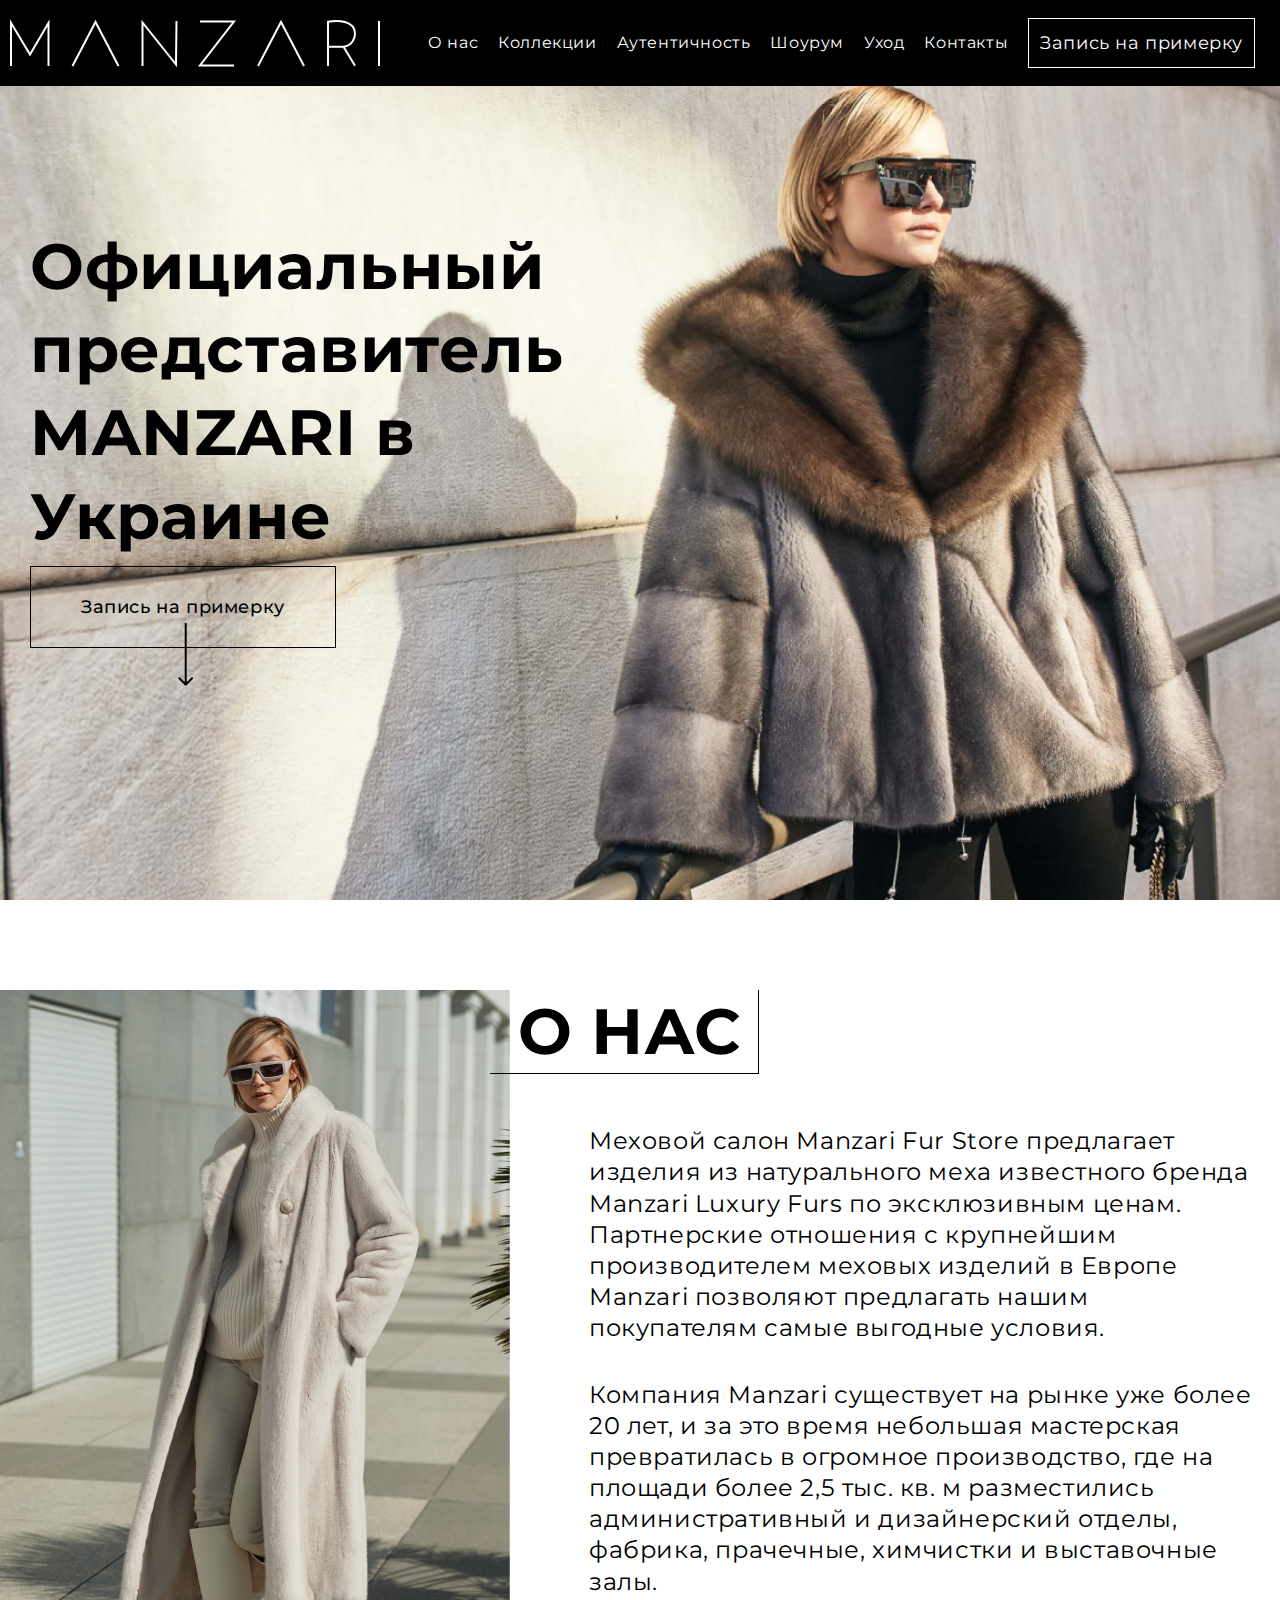
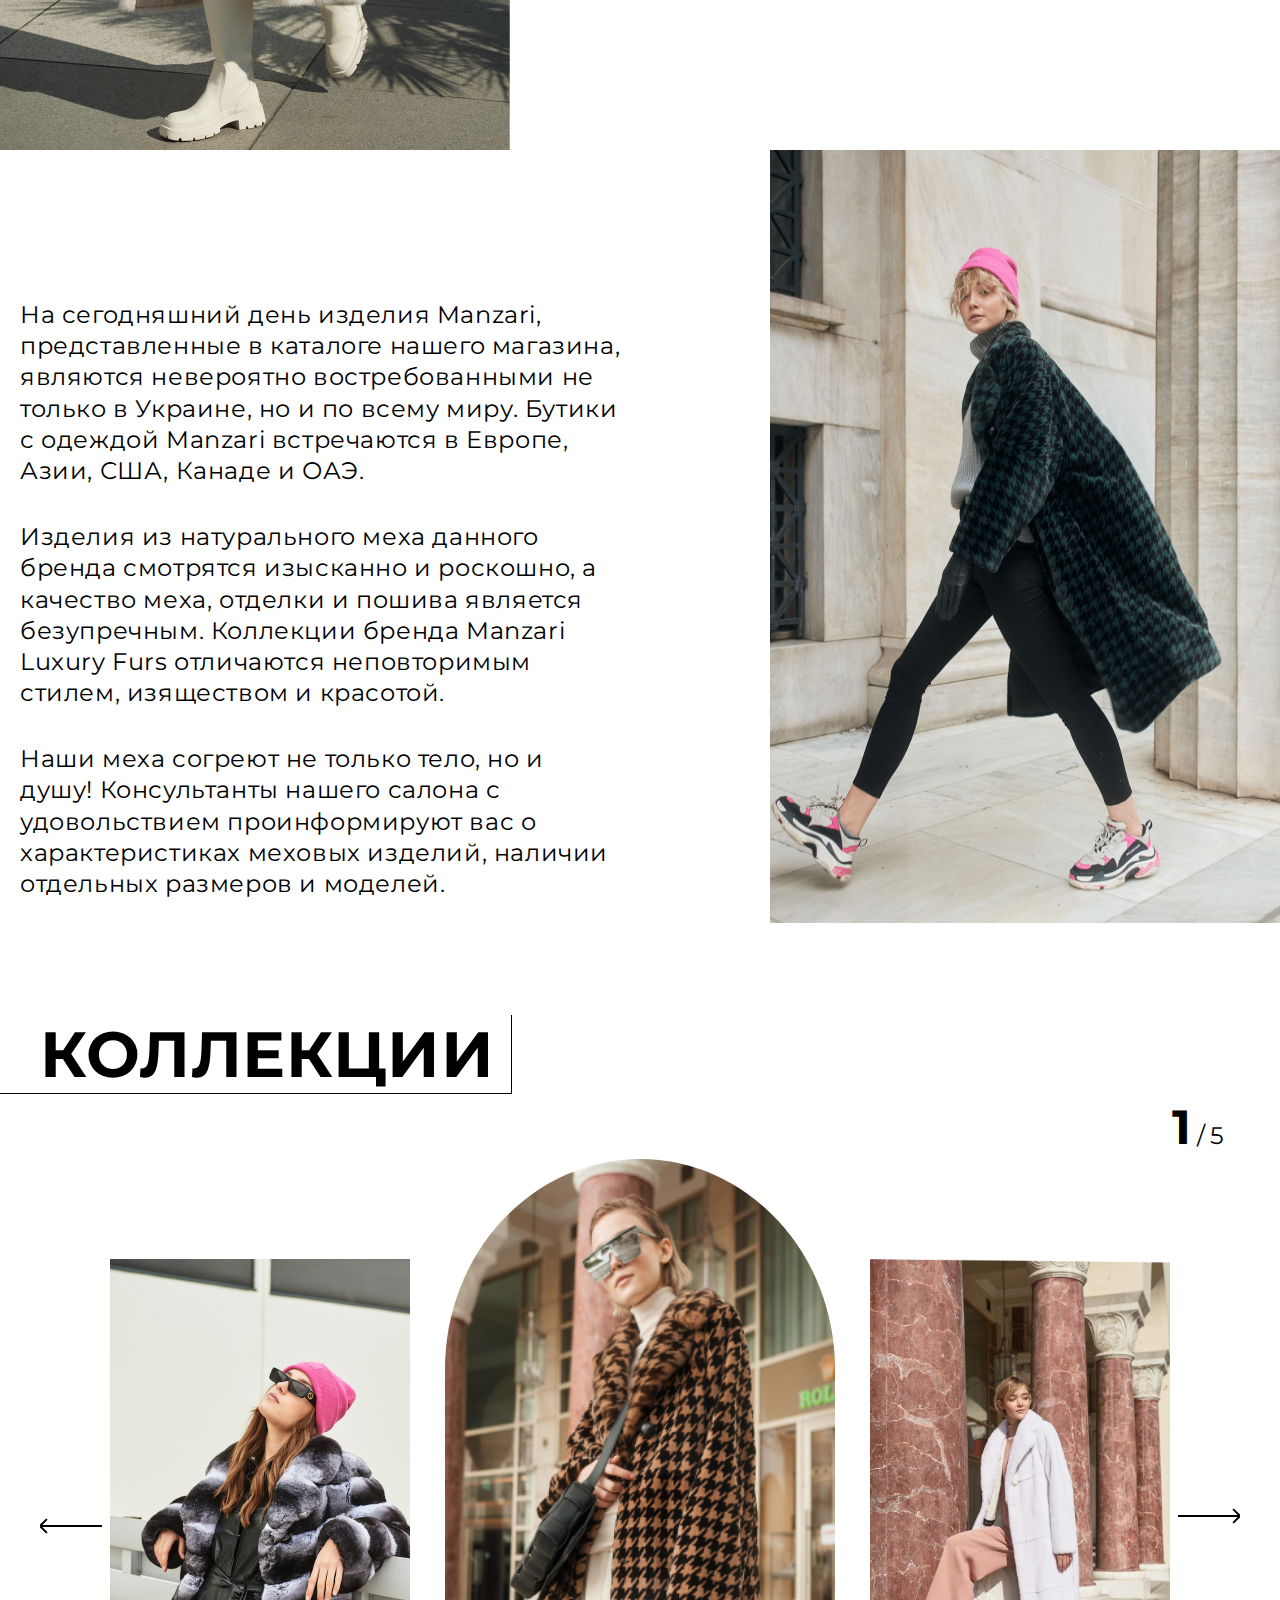
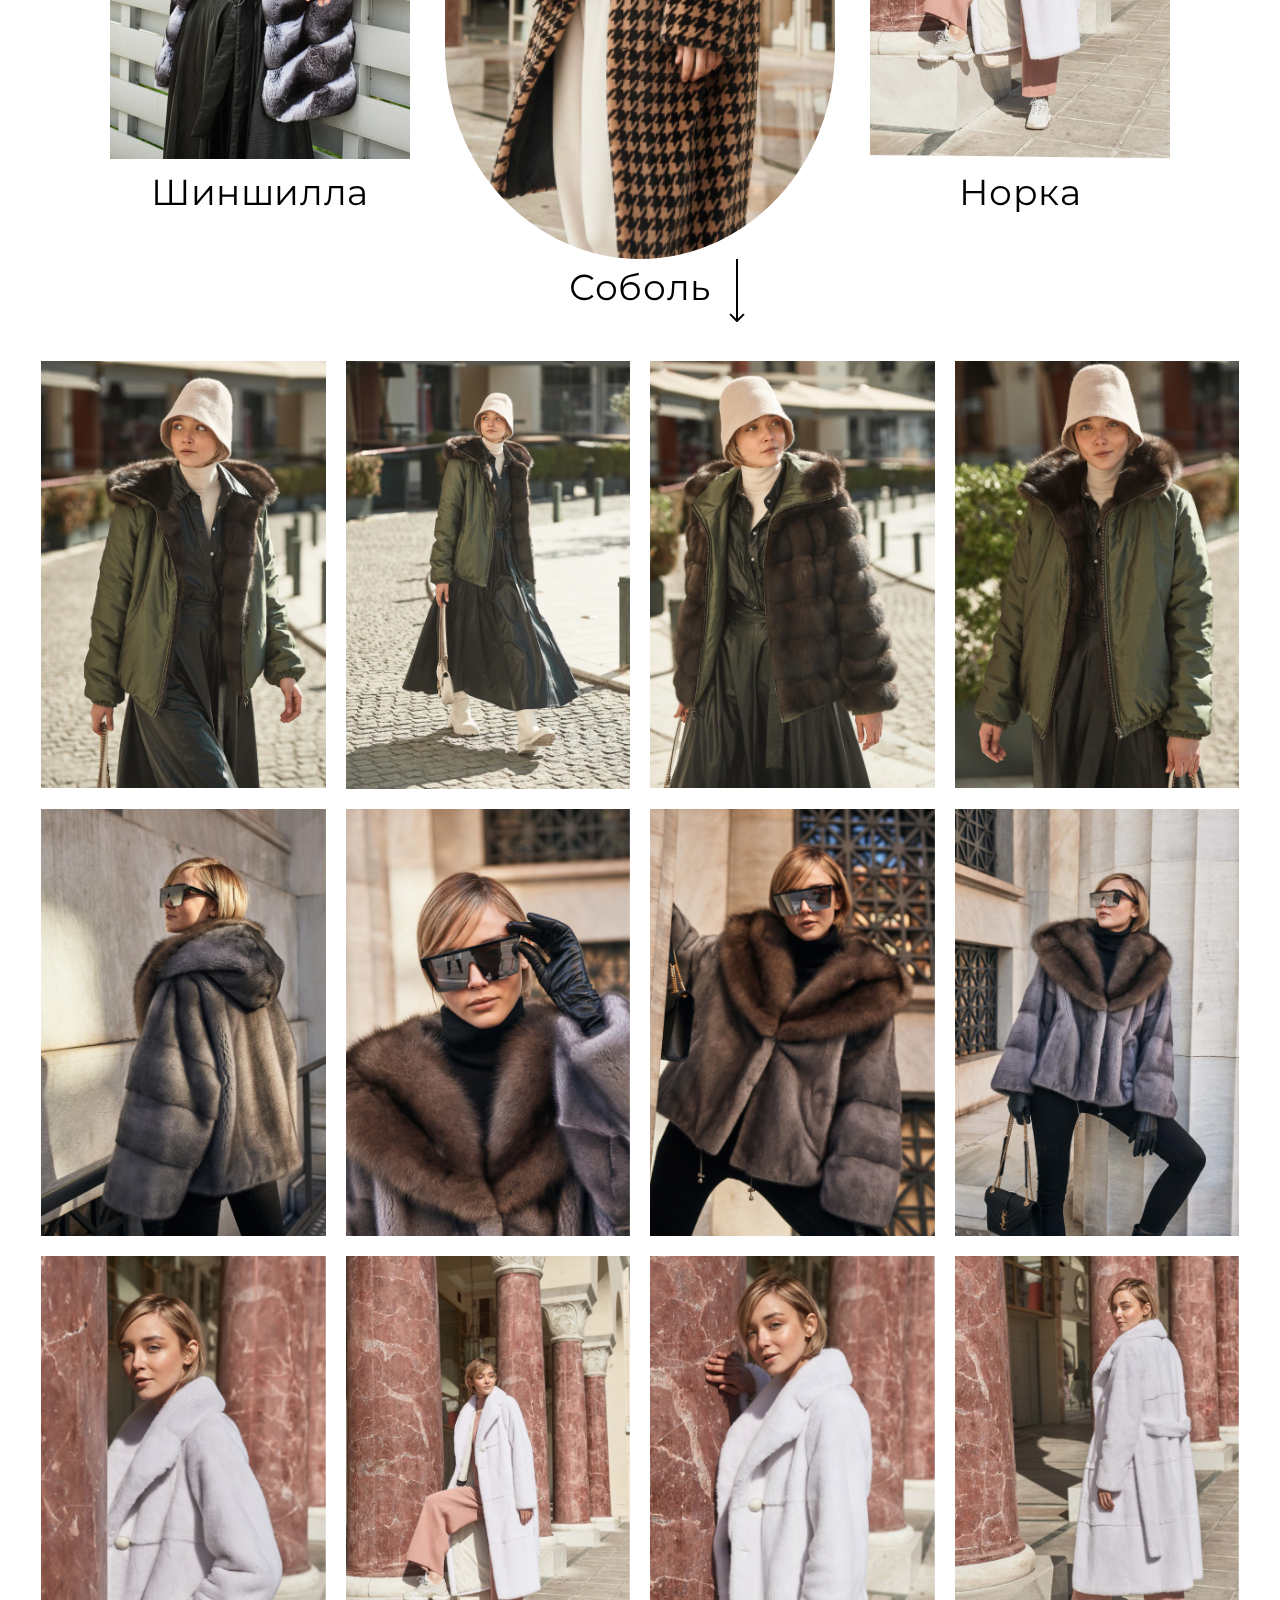
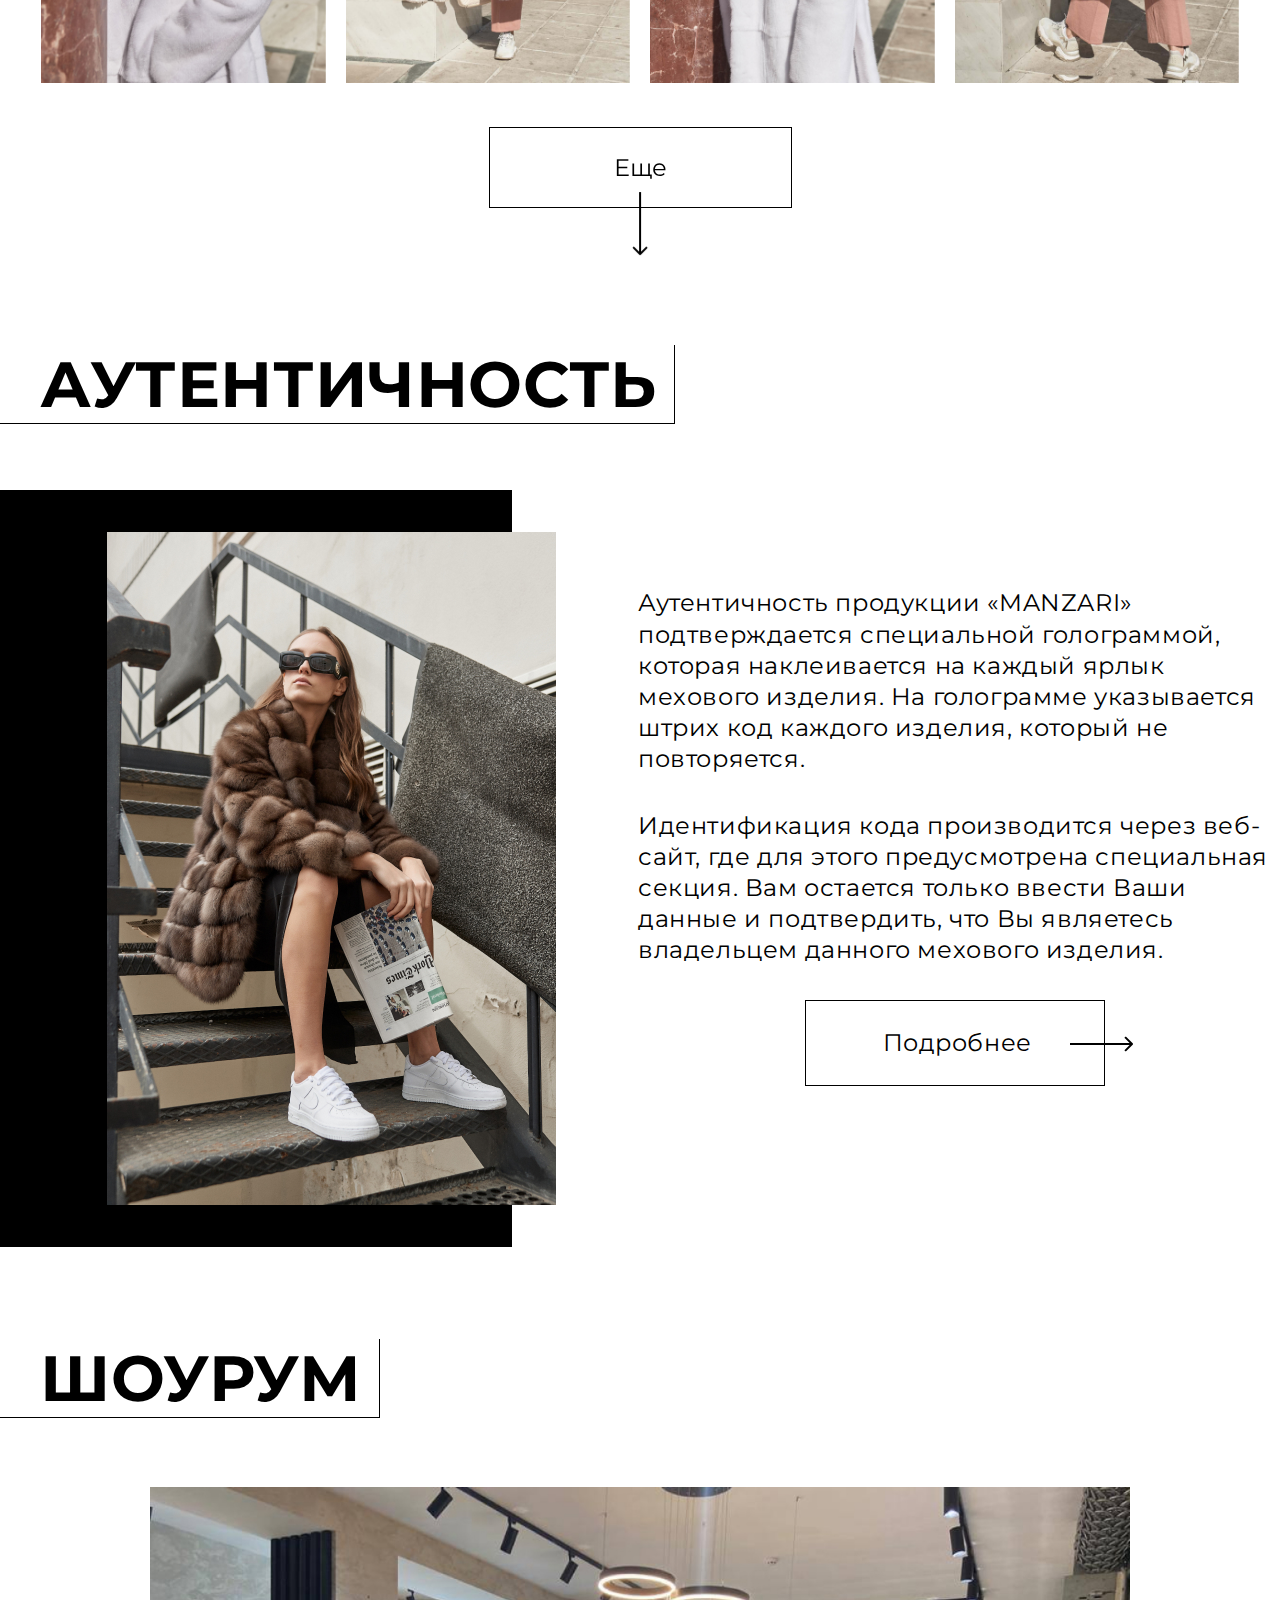
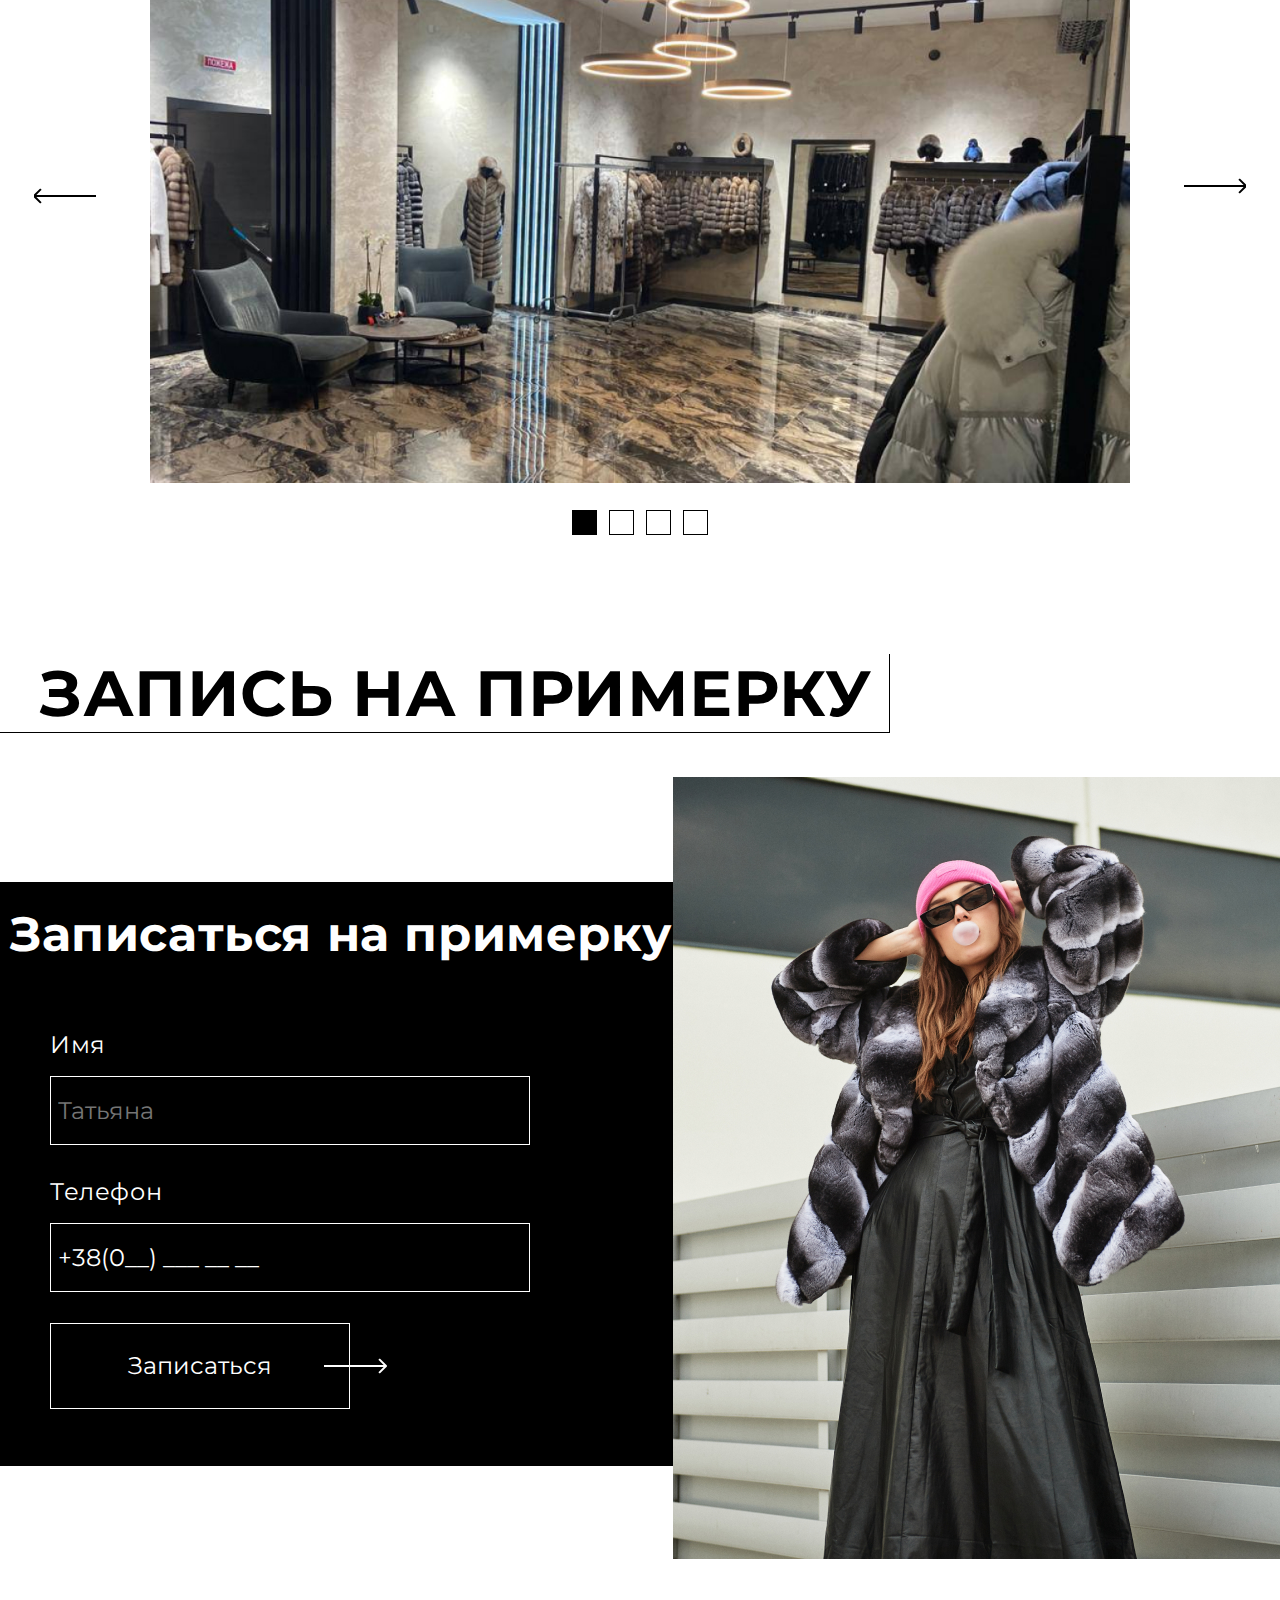
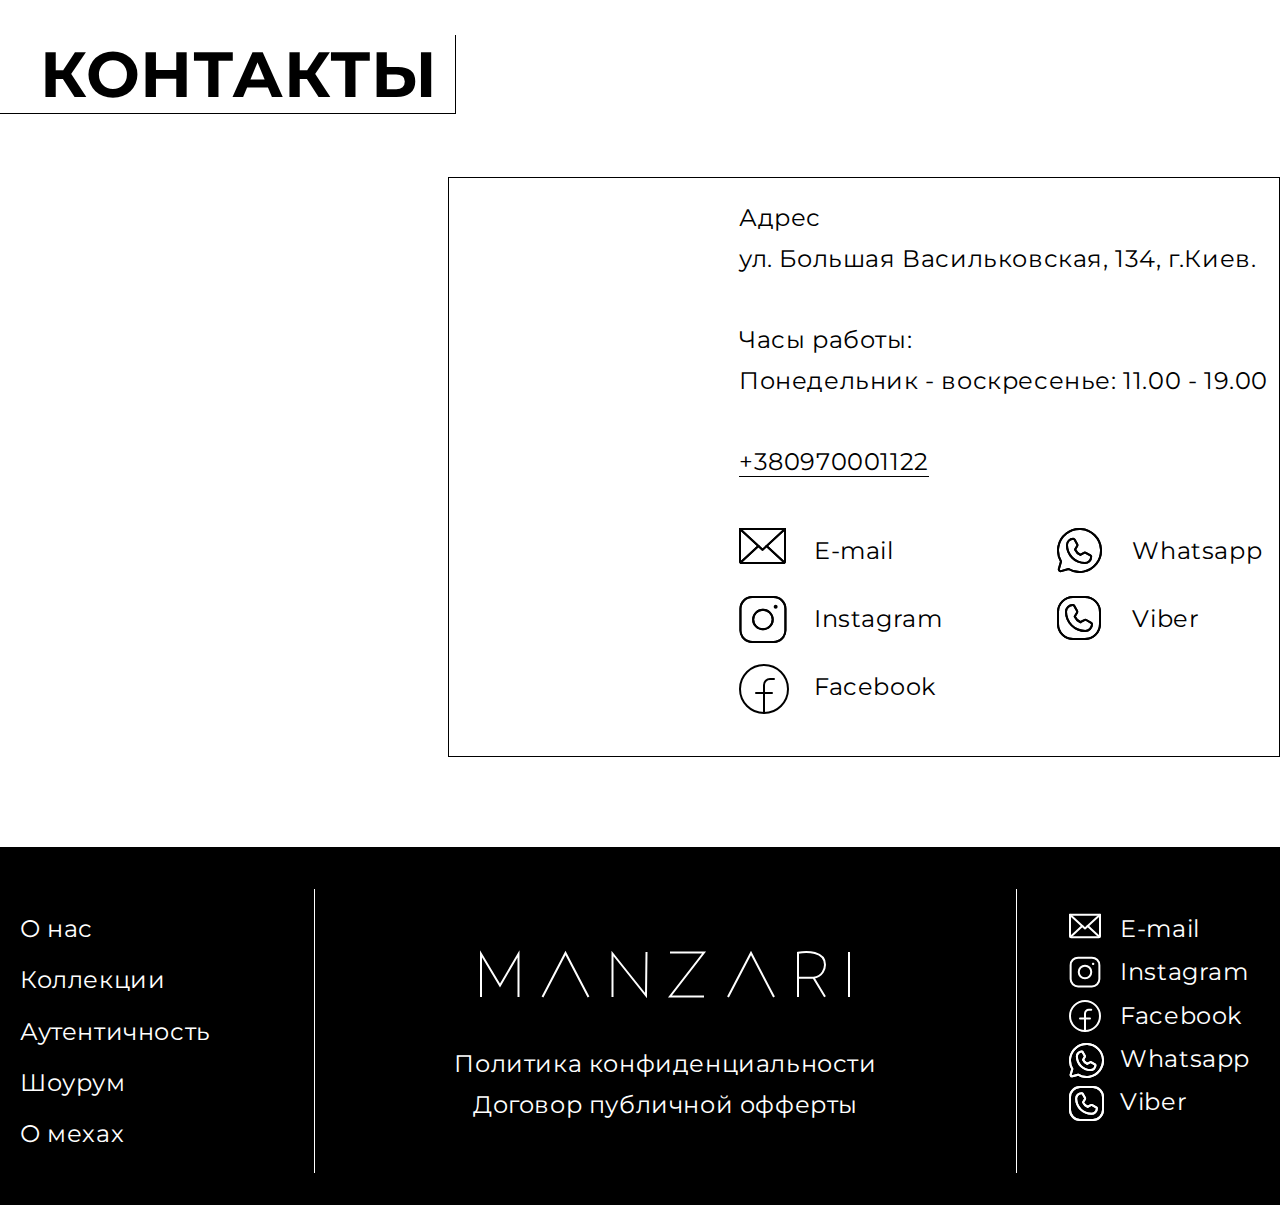
==== index.html @ a172ba01 "add repo" ====
<!DOCTYPE html>
<html lang="ru">

<head>
    <meta charset="UTF-8">
    <meta http-equiv="X-UA-Compatible" content="IE=edge">
    <meta name="viewport" content="width=device-width, initial-scale=1.0">
    <link rel="stylesheet" href="css/atolla-reset.css">
    <link href="https://fonts.googleapis.com/css2?family=Montserrat:wght@400;500;600;700&display=swap" rel="stylesheet">
    <link rel="stylesheet" href="css/slick.css">
    <link rel="stylesheet" href="css/burger-menu.css">
    <link rel="stylesheet" href="css/jquery.fancybox.css">
    <link rel="stylesheet" href="css/atolla__tabs.css">
    <link rel="stylesheet" href="css/at-modal.css">
    <link rel="stylesheet" href="css/style.css">
    <title>Стиль для каждой истории - Manzari</title>
</head>

<body>
    <header class="header">
        <div class="header__top">
            <div class="container">
                <nav class="header__nav">
                    <a href="#" class="header__logo"><img src="image/logo.svg" alt="Logo" class="logo header__logo"></a>
                    <nav class="at-menu">
                        <button class="at-menu__btn" aria-label="Open the menu">
                            <span class="at-menu__line"></span>
                        </button>
                        <ul class="at-menu__list">
                            <li class="at-menu__item">
                                <a href="#about" class="at-menu__link">О нас</a>
                            </li>
                            <li class="at-menu__item">
                                <a href="#slider-tabs" class="at-menu__link">Коллекции</a>
                            </li>
                            <li class="at-menu__item">
                                <a href="#auth" class="at-menu__link">Аутентичность</a>
                            </li>
                            <li class="at-menu__item">
                                <a href="#slider" class="at-menu__link">Шоурум</a>
                            </li>
                            <li class="at-menu__item">
                                <a href="about_fur.html" class="at-menu__link">Уход</a>
                            </li>
                            <li class="at-menu__item">
                                <a href="#contacts" class="at-menu__link">Контакты</a>
                            </li>
                            <li class="at-menu__item">
                                <a href="#forms" class="at-menu__item--btn">Запись на примерку</a>
                            </li>
                        </ul>
                        <div class="at-menu__lists">
                            <ul class="at-menu__lista">
                                <li class="at-menu__item">
                                    <a href="#about" class="at-menu__link">О нас</a>
                                </li>
                                <li class="at-menu__item">
                                    <a href="#slider-tabs" class="at-menu__link">Коллекции</a>
                                </li>
                                <li class="at-menu__item">
                                    <a href="#auth" class="at-menu__link">Аутентичность</a>
                                </li>
                                <li class="at-menu__item">
                                    <a href="#slider" class="at-menu__link">Шоурум</a>
                                </li>
                                <li class="at-menu__item">
                                    <a href="about_fur.html" class="at-menu__link">Уход</a>
                                </li>
                                <li class="at-menu__item">
                                    <a href="#contacts" class="at-menu__link">Контакты</a>
                                </li>
                            </ul>
                            <ul class="at-menu__socials">
                                <li class="at-menu__social">
                                    <a href="mailto:Manzari.ukraine@gmail.com"
                                        class="at-menu__links at-menu__links--email">E-mail</a>
                                </li>
                                <li class="at-menu__social">
                                    <a href="https://instagram.com/manzari_ukraine?utm_medium=copy_link"
                                        class="at-menu__links at-menu__links--inst">Instagram</a>
                                </li>
                                <li class="at-menu__social">
                                    <a href="https://www.facebook.com/manzariukraine/?hc_ref=ARTyWTCVGSXO92rwTOxkCJr2oZRCIk1Tc1B2ziN8B4W-HKihUAPGyIzvVvP8hAKJzhA&fref=nf"
                                        class="at-menu__links at-menu__links--fb">Facebook</a>
                                </li>
                                <li class="at-menu__social">
                                    <a href="whatsapp://send?phone=+380993712772"
                                        class="at-menu__links at-menu__links--wap">Whatsapp</a>
                                </li>
                                <li class="at-menu__social">
                                    <a href="viber://chat?number=%2B380993712772"
                                        class="at-menu__links at-menu__links--viber">Viber</a>
                                </li>
                            </ul>
                        </div>
                    </nav>
                </nav>
            </div>
        </div>
        <div class="header__bottom" style="background-image: url(image/header__bg.jpg);">
            <div class="container">
                <div class="header__logos">
                    <h1 class="logo__title">Официальный представитель
                        MANZARI в Украине</h1>
                    <a href="#forms" class="btn header__bottom-link">Запись на примерку</a>
                </div>
            </div>
        </div>
        <div class="container">
            <div class="header__bottom-res">
                <h1 class="logo__title">Официальный представитель
                    MANZARI <br> в Украине</h1>
                <a href="#forms" class="btn header__bottom-link">Запись на примерку</a>
            </div>
        </div>
    </header>
    <main>
        <section class="about">
            <div class="container">
                <div class="about__list">
                    <img src="image/about__1.jpg" alt="about first img">
                    <div class="about__text" id="about">
                        <h2 class="title about__title">О нас</h2>
                        <ul class="about__items about__items--first">
                            <li class="about__item">
                                <p>
                                    Меховой салон Manzari Fur Store предлагает изделия из натурального меха известного
                                    бренда Manzari Luxury
                                    Furs по эксклюзивным ценам. Партнерские отношения с крупнейшим производителем
                                    меховых изделий в Европе
                                    Manzari позволяют предлагать нашим покупателям самые выгодные условия.
                                </p>
                            </li>
                            <li class="about__item">
                                <p>
                                    Компания Manzari существует на рынке уже более 20 лет, и за это время небольшая
                                    мастерская превратилась в
                                    огромное производство, где на площади более 2,5 тыс. кв. м разместились
                                    административный и дизайнерский
                                    отделы, фабрика, прачечные, химчистки и выставочные залы.
                                </p>
                            </li>
                        </ul>
                    </div>
                </div>
                <div class="about__list">
                    <ul class="about__items about__items--last">
                        <li class="about__item">
                            <p>
                                На сегодняшний день изделия Manzari, представленные в каталоге нашего магазина, являются
                                невероятно
                                востребованными не только в Украине, но и по всему миру. Бутики с одеждой Manzari
                                встречаются в Европе,
                                Азии, США, Канаде и ОАЭ.
                            </p>
                        </li>
                        <li class="about__item">
                            <p>
                                Изделия из натурального меха данного бренда смотрятся изысканно и роскошно, а качество
                                меха, отделки и
                                пошива является безупречным. Коллекции бренда Manzari Luxury Furs отличаются
                                неповторимым стилем, изяществом
                                и красотой.
                            </p>
                        </li>
                        <li class="about__item">
                            <p>
                                Наши меха согреют не только тело, но и душу! Консультанты нашего салона с удовольствием
                                проинформируют вас о
                                характеристиках меховых изделий, наличии отдельных размеров и моделей.
                            </p>
                        </li>
                    </ul>
                    <img class="about__items--last-img" src="image/about__2.jpg" alt="about first img">
                </div>
            </div>
        </section>
        <section class="slider-tabs" id="slider-tabs">
            <h2 class="title slider__title">Коллекции</h2>
            <div class="containers">
                <div class="pagingInfo">
                    <span class="pagingCurrent"></span>
                    <span class="separator">/</span>
                    <span class="pagingAll"></span>
                </div>
                <div class="slider__nav">
                    <div class="slider-slide">
                        <img class="slider__imgs" src="image/slider/slider__item1.jpg" alt="slider item">
                        <span class="slider__text">Соболь</span>
                    </div>
                    <div class="slider-slide">
                        <img class="slider__imgs" src="image/slider/slider__item2.jpg" alt="slider item">
                        <span class="slider__text">Норка</span>
                    </div>
                    <div class="slider-slide">
                        <img class="slider__imgs" src="image/slider/slider__item3.jpg" alt="slider item">
                        <span class="slider__text">Шиншилла</span>
                    </div>
                    <div class="slider-slide">
                        <img class="slider__imgs" src="image/slider/slider__item2.jpg" alt="slider item">
                        <span class="slider__text">Норка</span>
                    </div>
                    <div class="slider-slide">
                        <img class="slider__imgs" src="image/slider/slider__item3.jpg" alt="slider item">
                        <span class="slider__text">Шиншилла</span>
                    </div>
                </div>
                <div class="slider__tabs">
                    <div class="slider-slide">
                        <ul class="swiper__slide-items">
                            <li class="swiper__slide-item">
                                <img src="image/tabs/tabs__item1--1.jpg" alt="" class="swiper-img">
                                <a href="image/tabs/tabs__item1--1.jpg" class="swiper__img" data-fancybox="gallery"></a>
                            </li>
                            <li class="swiper__slide-item">
                                <img src="image/tabs/tabs__item1--2.jpg" alt="" class="swiper-img">
                                <a href="image/tabs/tabs__item1--2.jpg" class="swiper__img" data-fancybox="gallery"></a>
                            </li>
                            <li class="swiper__slide-item">
                                <img src="image/tabs/tabs__item1--3.jpg" alt="" class="swiper-img">
                                <a href="image/tabs/tabs__item1--3.jpg" class="swiper__img" data-fancybox="gallery"></a>
                            </li>
                            <li class="swiper__slide-item">
                                <img src="image/tabs/tabs__item1--4.jpg" alt="" class="swiper-img">
                                <a href="image/tabs/tabs__item1--4.jpg" class="swiper__img" data-fancybox="gallery"></a>
                            </li>
                            <li class="swiper__slide-item">
                                <img src="image/tabs/tabs__item1--5.jpg" alt="" class="swiper-img">
                                <a href="image/tabs/tabs__item1--5.jpg" class="swiper__img" data-fancybox="gallery"></a>
                            </li>
                            <li class="swiper__slide-item">
                                <img src="image/tabs/tabs__item1--6.jpg" alt="" class="swiper-img">
                                <a href="image/tabs/tabs__item1--6.jpg" class="swiper__img" data-fancybox="gallery"></a>
                            </li>
                            <li class="swiper__slide-item">
                                <img src="image/tabs/tabs__item1--7.jpg" alt="" class="swiper-img">
                                <a href="image/tabs/tabs__item1--7.jpg" class="swiper__img" data-fancybox="gallery"></a>
                            </li>
                            <li class="swiper__slide-item">
                                <img src="image/tabs/tabs__item1--8.jpg" alt="" class="swiper-img">
                                <a href="image/tabs/tabs__item1--8.jpg" class="swiper__img" data-fancybox="gallery"></a>
                            </li>
                            <li class="swiper__slide-item">
                                <img src="image/tabs/tabs__item1--9.jpg" alt="" class="swiper-img">
                                <a href="image/tabs/tabs__item1--9.jpg" class="swiper__img" data-fancybox="gallery"></a>
                            </li>
                            <li class="swiper__slide-item">
                                <img src="image/tabs/tabs__item1--10.jpg" alt="" class="swiper-img">
                                <a href="image/tabs/tabs__item1--10.jpg" class="swiper__img"
                                    data-fancybox="gallery"></a>
                            </li>
                            <li class="swiper__slide-item">
                                <img src="image/tabs/tabs__item1--11.jpg" alt="" class="swiper-img">
                                <a href="image/tabs/tabs__item1--11.jpg" class="swiper__img"
                                    data-fancybox="gallery"></a>
                            </li>
                            <li class="swiper__slide-item">
                                <img src="image/tabs/tabs__item1--12.jpg" alt="" class="swiper-img">
                                <a href="image/tabs/tabs__item1--12.jpg" class="swiper__img"
                                    data-fancybox="gallery"></a>
                            </li>
                        </ul>
                    </div>
                    <div class="slider-slide">
                        <ul class="swiper__slide-items">
                            <li class="swiper__slide-item">
                                <img src="image/tabs/tabs__item1--1.jpg" alt="" class="swiper-img">
                                <a href="image/tabs/tabs__item1--1.jpg" class="swiper__img" data-fancybox="gallery"></a>
                            </li>
                            <li class="swiper__slide-item">
                                <img src="image/tabs/tabs__item1--2.jpg" alt="" class="swiper-img">
                                <a href="image/tabs/tabs__item1--2.jpg" class="swiper__img" data-fancybox="gallery"></a>
                            </li>
                            <li class="swiper__slide-item">
                                <img src="image/tabs/tabs__item1--3.jpg" alt="" class="swiper-img">
                                <a href="image/tabs/tabs__item1--3.jpg" class="swiper__img" data-fancybox="gallery"></a>
                            </li>
                            <li class="swiper__slide-item">
                                <img src="image/tabs/tabs__item1--4.jpg" alt="" class="swiper-img">
                                <a href="image/tabs/tabs__item1--4.jpg" class="swiper__img" data-fancybox="gallery"></a>
                            </li>
                            <li class="swiper__slide-item">
                                <img src="image/tabs/tabs__item1--5.jpg" alt="" class="swiper-img">
                                <a href="image/tabs/tabs__item1--5.jpg" class="swiper__img" data-fancybox="gallery"></a>
                            </li>
                            <li class="swiper__slide-item">
                                <img src="image/tabs/tabs__item1--6.jpg" alt="" class="swiper-img">
                                <a href="image/tabs/tabs__item1--6.jpg" class="swiper__img" data-fancybox="gallery"></a>
                            </li>
                            <li class="swiper__slide-item">
                                <img src="image/tabs/tabs__item1--7.jpg" alt="" class="swiper-img">
                                <a href="image/tabs/tabs__item1--7.jpg" class="swiper__img" data-fancybox="gallery"></a>
                            </li>
                            <li class="swiper__slide-item">
                                <img src="image/tabs/tabs__item1--8.jpg" alt="" class="swiper-img">
                                <a href="image/tabs/tabs__item1--8.jpg" class="swiper__img" data-fancybox="gallery"></a>
                            </li>
                            <li class="swiper__slide-item">
                                <img src="image/tabs/tabs__item1--9.jpg" alt="" class="swiper-img">
                                <a href="image/tabs/tabs__item1--9.jpg" class="swiper__img" data-fancybox="gallery"></a>
                            </li>
                            <li class="swiper__slide-item">
                                <img src="image/tabs/tabs__item1--10.jpg" alt="" class="swiper-img">
                                <a href="image/tabs/tabs__item1--10.jpg" class="swiper__img"
                                    data-fancybox="gallery"></a>
                            </li>
                            <li class="swiper__slide-item">
                                <img src="image/tabs/tabs__item1--11.jpg" alt="" class="swiper-img">
                                <a href="image/tabs/tabs__item1--11.jpg" class="swiper__img"
                                    data-fancybox="gallery"></a>
                            </li>
                            <li class="swiper__slide-item">
                                <img src="image/tabs/tabs__item1--12.jpg" alt="" class="swiper-img">
                                <a href="image/tabs/tabs__item1--12.jpg" class="swiper__img"
                                    data-fancybox="gallery"></a>
                            </li>
                        </ul>
                    </div>
                    <div class="slider-slide">
                        <ul class="swiper__slide-items">
                            <li class="swiper__slide-item">
                                <img src="image/tabs/tabs__item1--2.jpg" alt="" class="swiper-img">
                                <a href="image/tabs/tabs__item1--2.jpg" class="swiper__img" data-fancybox="gallery"></a>
                            </li>
                            <li class="swiper__slide-item">
                                <img src="image/tabs/tabs__item1--2.jpg" alt="" class="swiper-img">
                                <a href="image/tabs/tabs__item1--2.jpg" class="swiper__img" data-fancybox="gallery"></a>
                            </li>
                            <li class="swiper__slide-item">
                                <img src="image/tabs/tabs__item1--2.jpg" alt="" class="swiper-img">
                                <a href="image/tabs/tabs__item1--2.jpg" class="swiper__img" data-fancybox="gallery"></a>
                            </li>
                            <li class="swiper__slide-item">
                                <img src="image/tabs/tabs__item1--2.jpg" alt="" class="swiper-img">
                                <a href="image/tabs/tabs__item1--2.jpg" class="swiper__img" data-fancybox="gallery"></a>
                            </li>
                            <li class="swiper__slide-item">
                                <img src="image/tabs/tabs__item1--5.jpg" alt="" class="swiper-img">
                                <a href="image/tabs/tabs__item1--5.jpg" class="swiper__img" data-fancybox="gallery"></a>
                            </li>
                            <li class="swiper__slide-item">
                                <img src="image/tabs/tabs__item1--6.jpg" alt="" class="swiper-img">
                                <a href="image/tabs/tabs__item1--6.jpg" class="swiper__img" data-fancybox="gallery"></a>
                            </li>
                            <li class="swiper__slide-item">
                                <img src="image/tabs/tabs__item1--7.jpg" alt="" class="swiper-img">
                                <a href="image/tabs/tabs__item1--7.jpg" class="swiper__img" data-fancybox="gallery"></a>
                            </li>
                            <li class="swiper__slide-item">
                                <img src="image/tabs/tabs__item1--8.jpg" alt="" class="swiper-img">
                                <a href="image/tabs/tabs__item1--8.jpg" class="swiper__img" data-fancybox="gallery"></a>
                            </li>
                            <li class="swiper__slide-item">
                                <img src="image/tabs/tabs__item1--9.jpg" alt="" class="swiper-img">
                                <a href="image/tabs/tabs__item1--9.jpg" class="swiper__img" data-fancybox="gallery"></a>
                            </li>
                            <li class="swiper__slide-item">
                                <img src="image/tabs/tabs__item1--10.jpg" alt="" class="swiper-img">
                                <a href="image/tabs/tabs__item1--10.jpg" class="swiper__img"
                                    data-fancybox="gallery"></a>
                            </li>
                            <li class="swiper__slide-item">
                                <img src="image/tabs/tabs__item1--11.jpg" alt="" class="swiper-img">
                                <a href="image/tabs/tabs__item1--11.jpg" class="swiper__img"
                                    data-fancybox="gallery"></a>
                            </li>
                            <li class="swiper__slide-item">
                                <img src="image/tabs/tabs__item1--12.jpg" alt="" class="swiper-img">
                                <a href="image/tabs/tabs__item1--12.jpg" class="swiper__img"
                                    data-fancybox="gallery"></a>
                            </li>
                        </ul>
                    </div>
                    <div class="slider-slide">
                        <ul class="swiper__slide-items">
                            <li class="swiper__slide-item">
                                <img src="image/tabs/tabs__item1--1.jpg" alt="" class="swiper-img">
                                <a href="image/tabs/tabs__item1--1.jpg" class="swiper__img" data-fancybox="gallery"></a>
                            </li>
                            <li class="swiper__slide-item">
                                <img src="image/tabs/tabs__item1--2.jpg" alt="" class="swiper-img">
                                <a href="image/tabs/tabs__item1--2.jpg" class="swiper__img" data-fancybox="gallery"></a>
                            </li>
                            <li class="swiper__slide-item">
                                <img src="image/tabs/tabs__item1--3.jpg" alt="" class="swiper-img">
                                <a href="image/tabs/tabs__item1--3.jpg" class="swiper__img" data-fancybox="gallery"></a>
                            </li>
                            <li class="swiper__slide-item">
                                <img src="image/tabs/tabs__item1--4.jpg" alt="" class="swiper-img">
                                <a href="image/tabs/tabs__item1--4.jpg" class="swiper__img" data-fancybox="gallery"></a>
                            </li>
                            <li class="swiper__slide-item">
                                <img src="image/tabs/tabs__item1--5.jpg" alt="" class="swiper-img">
                                <a href="image/tabs/tabs__item1--5.jpg" class="swiper__img" data-fancybox="gallery"></a>
                            </li>
                            <li class="swiper__slide-item">
                                <img src="image/tabs/tabs__item1--6.jpg" alt="" class="swiper-img">
                                <a href="image/tabs/tabs__item1--6.jpg" class="swiper__img" data-fancybox="gallery"></a>
                            </li>
                            <li class="swiper__slide-item">
                                <img src="image/tabs/tabs__item1--7.jpg" alt="" class="swiper-img">
                                <a href="image/tabs/tabs__item1--7.jpg" class="swiper__img" data-fancybox="gallery"></a>
                            </li>
                            <li class="swiper__slide-item">
                                <img src="image/tabs/tabs__item1--8.jpg" alt="" class="swiper-img">
                                <a href="image/tabs/tabs__item1--8.jpg" class="swiper__img" data-fancybox="gallery"></a>
                            </li>
                            <li class="swiper__slide-item">
                                <img src="image/tabs/tabs__item1--9.jpg" alt="" class="swiper-img">
                                <a href="image/tabs/tabs__item1--9.jpg" class="swiper__img" data-fancybox="gallery"></a>
                            </li>
                            <li class="swiper__slide-item">
                                <img src="image/tabs/tabs__item1--10.jpg" alt="" class="swiper-img">
                                <a href="image/tabs/tabs__item1--10.jpg" class="swiper__img"
                                    data-fancybox="gallery"></a>
                            </li>
                            <li class="swiper__slide-item">
                                <img src="image/tabs/tabs__item1--11.jpg" alt="" class="swiper-img">
                                <a href="image/tabs/tabs__item1--11.jpg" class="swiper__img"
                                    data-fancybox="gallery"></a>
                            </li>
                            <li class="swiper__slide-item">
                                <img src="image/tabs/tabs__item1--12.jpg" alt="" class="swiper-img">
                                <a href="image/tabs/tabs__item1--12.jpg" class="swiper__img"
                                    data-fancybox="gallery"></a>
                            </li>
                        </ul>
                    </div>
                    <div class="slider-slide">
                        <ul class="swiper__slide-items">
                            <li class="swiper__slide-item">
                                <img src="image/tabs/tabs__item1--1.jpg" alt="" class="swiper-img">
                                <a href="image/tabs/tabs__item1--1.jpg" class="swiper__img" data-fancybox="gallery"></a>
                            </li>
                            <li class="swiper__slide-item">
                                <img src="image/tabs/tabs__item1--2.jpg" alt="" class="swiper-img">
                                <a href="image/tabs/tabs__item1--2.jpg" class="swiper__img" data-fancybox="gallery"></a>
                            </li>
                            <li class="swiper__slide-item">
                                <img src="image/tabs/tabs__item1--3.jpg" alt="" class="swiper-img">
                                <a href="image/tabs/tabs__item1--3.jpg" class="swiper__img" data-fancybox="gallery"></a>
                            </li>
                            <li class="swiper__slide-item">
                                <img src="image/tabs/tabs__item1--4.jpg" alt="" class="swiper-img">
                                <a href="image/tabs/tabs__item1--4.jpg" class="swiper__img" data-fancybox="gallery"></a>
                            </li>
                            <li class="swiper__slide-item">
                                <img src="image/tabs/tabs__item1--5.jpg" alt="" class="swiper-img">
                                <a href="image/tabs/tabs__item1--5.jpg" class="swiper__img" data-fancybox="gallery"></a>
                            </li>
                            <li class="swiper__slide-item">
                                <img src="image/tabs/tabs__item1--6.jpg" alt="" class="swiper-img">
                                <a href="image/tabs/tabs__item1--6.jpg" class="swiper__img" data-fancybox="gallery"></a>
                            </li>
                            <li class="swiper__slide-item">
                                <img src="image/tabs/tabs__item1--7.jpg" alt="" class="swiper-img">
                                <a href="image/tabs/tabs__item1--7.jpg" class="swiper__img" data-fancybox="gallery"></a>
                            </li>
                            <li class="swiper__slide-item">
                                <img src="image/tabs/tabs__item1--8.jpg" alt="" class="swiper-img">
                                <a href="image/tabs/tabs__item1--8.jpg" class="swiper__img" data-fancybox="gallery"></a>
                            </li>
                            <li class="swiper__slide-item">
                                <img src="image/tabs/tabs__item1--9.jpg" alt="" class="swiper-img">
                                <a href="image/tabs/tabs__item1--9.jpg" class="swiper__img" data-fancybox="gallery"></a>
                            </li>
                            <li class="swiper__slide-item">
                                <img src="image/tabs/tabs__item1--10.jpg" alt="" class="swiper-img">
                                <a href="image/tabs/tabs__item1--10.jpg" class="swiper__img"
                                    data-fancybox="gallery"></a>
                            </li>
                            <li class="swiper__slide-item">
                                <img src="image/tabs/tabs__item1--11.jpg" alt="" class="swiper-img">
                                <a href="image/tabs/tabs__item1--11.jpg" class="swiper__img"
                                    data-fancybox="gallery"></a>
                            </li>
                            <li class="swiper__slide-item">
                                <img src="image/tabs/tabs__item1--12.jpg" alt="" class="swiper-img">
                                <a href="image/tabs/tabs__item1--12.jpg" class="swiper__img"
                                    data-fancybox="gallery"></a>
                            </li>
                        </ul>
                    </div>
                </div>
                <div class="sea__content nothing" id="tabs2">

                </div>
                <button class="swiper-tabs__btn btn see-more" id="trns" type="button">
                    Еще
                </button>
            </div>
        </section>
        <section class="auth" id="auth">
            <h2 class="title auth__title">Аутентичность</h2>
            <div class="container">
                <div class="auth__wrapper">
                    <div class="auth__img-bg">
                        <img src="image/auth__bg.jpg" alt="auth__bg" class="auth__img">
                    </div>
                    <div class="auth__text">
                        <p>Аутентичность продукции «MANZARI» подтверждается специальной голограммой, которая
                            наклеивается на каждый ярлык
                            мехового изделия. На голограмме указывается штрих код каждого изделия, который не
                            повторяется.
                        </p>
                        <p>Идентификация кода производится через веб-сайт, где для этого предусмотрена специальная
                            секция. Вам остается
                            только ввести Ваши данные и подтвердить, что Вы являетесь владельцем данного мехового
                            изделия.</p>
                        <a href="https://www.manzari.gr/authenticity/" type="button" class="auth__btn btn">Подробнее</a>
                    </div>
                </div>
            </div>
        </section>
        <section class="slider" id="slider">
            <h2 class="title slider__title">Шоурум</h2>
            <div class="container">
                <ul class="slick">
                    <li class="slick-slide slick-slides">
                        <img src="image/slider.jpg" alt="slider__item" class="slick__img">
                    </li>
                    <li class="slick-slide slick-slides">
                        <img src="image/slider.jpg" alt="slider__item" class="slick__img">
                    </li>
                    <li class="slick-slide slick-slides">
                        <img src="image/slider.jpg" alt="slider__item" class="slick__img">
                    </li>
                    <li class="slick-slide slick-slides">
                        <img src="image/slider.jpg" alt="slider__item" class="slick__img">
                    </li>
                </ul>
            </div>
        </section>
        <section class="form" id="forms">
            <h2 class="title form__title">Запись на примерку</h2>
            <div class="form__img-bgres">
                <img src="image/form__bg.jpg" alt="Form-bg">
            </div>
            <div class="form__send">
                <div class="container">
                    <div class="form__wrapper">
                        <h3 class="form__subtitle">Записаться на примерку</h3>
                        <form enctype="multipart/form-data" method="POST" id="form" onsubmit="send(event, 'send.php')"
                            class="forms__send">
                            <p class="form__text">Имя</p>
                            <input class="forms__send-input" type="text" id="name" name="name" placeholder="Татьяна"
                                required autocomplete="off">
                            <p class="form__text">Телефон</p>
                            <input class="forms__send-input forms__send-tel" id="phone_input"
                                pattern="^([+][3][8][(][0]){1}(\d){2}([)]){1}([ ][\d]{3}[ ][\d]{2}[ ][\d]{2})$"
                                type="tel" id="tel" name="tel" placeholder="+38(0__) ___ __ __" required>
                            <button class="forms__send-btn btn at-btn" type="submit"
                                id="forms__send-btn">Записаться</button>
                        </form>
                        <img src="image/form__bg.jpg" alt="Form-bg" class="form__img-bg">
                    </div>
                </div>
            </div>
        </section>
        <section class="contacts" id="contacts">
            <h2 class="title contacts__title">Контакты</h2>
            <address class="contacts__itemss">
                <iframe class="contacts__maps"
                    src="https://www.google.com/maps/embed?pb=!1m18!1m12!1m3!1d325518.6992210797!2d30.251820602640226!3d50.40169738629851!2m3!1f0!2f0!3f0!3m2!1i1024!2i768!4f13.1!3m3!1m2!1s0x40d4cf4ee15a4505%3A0x764931d2170146fe!2z0JrQuNC10LIsINCj0LrRgNCw0LjQvdCwLCAwMjAwMA!5e0!3m2!1sru!2sby!4v1622817313816!5m2!1sru!2sby"
                    width="728" height="499" style="border:0;" allowfullscreen="" loading="lazy"></iframe>
                <div class="contacts__wrapper">
                    <ul class="contacts__items">
                        <li class="contacts__item">
                            <span>Адрес</span>
                            <p>ул. Большая Васильковская, 134, г.Киев.</p>
                        </li>
                        <li class="contacts__item">
                            <span>Часы работы:</span>
                            <p>Понедельник - воскресенье: 11.00 - 19.00</p>
                        </li>
                    </ul>
                    <a href="tel:+380970001122" class="contacts__num">+380970001122</a>
                    <ul class="contacts__socials">
                        <li class="contacts__social" style="background-image: url(image/icon/email.svg);">
                            <a href="mailto:Manzari.ukraine@gmail.com" class="contacts__link">E-mail</a>
                        </li>
                        <li class="contacts__social" style="background-image: url(image/icon/inst.svg);">
                            <a href="https://instagram.com/manzari_ukraine?utm_medium=copy_link"
                                class="contacts__link">Instagram</a>
                        </li>
                        <li class="contacts__social" style="background-image: url(image/icon/fb.svg);">
                            <a href="https://www.facebook.com/manzariukraine/?hc_ref=ARTyWTCVGSXO92rwTOxkCJr2oZRCIk1Tc1B2ziN8B4W-HKihUAPGyIzvVvP8hAKJzhA&fref=nf"
                                class="contacts__link">Facebook</a>
                        </li>
                        <li class="contacts__social" style="background-image: url(image/icon/wap.svg);">
                            <a href="whatsapp://send?phone=+380993712772" class="contacts__link">Whatsapp</a>
                        </li>
                        <li class="contacts__social" style="background-image: url(image/icon/viber.svg);">
                            <a href="viber://chat?number=%2B380993712772" class="contacts__link">Viber</a>
                        </li>
                    </ul>
                </div>
            </address>
            <address class="contacts__itemss-res">
                <div class="contacts__maps">
                    <iframe class="contacts__maps-img"
                        src="https://www.google.com/maps/embed?pb=!1m18!1m12!1m3!1d654.1963866064476!2d30.52412292609076!3d50.41467277820197!2m3!1f0!2f0!3f0!3m2!1i1024!2i768!4f13.1!3m3!1m2!1s0x40d4cf3c19c3c4f9%3A0xa57c982b165899ac!2z0YPQuy4g0JHQvtC70YzRiNCw0Y8g0JLQsNGB0LjQu9GM0LrQvtCy0YHQutCw0Y8sIDEzNCwg0JrQuNC10LIsINCj0LrRgNCw0LjQvdCwLCAwMzE1MA!5e1!3m2!1sru!2sby!4v1624211746712!5m2!1sru!2sby"
                        width="600" height="450" style="border:0;" allowfullscreen="" loading="lazy"></iframe>
                </div>
                <div class="contacts__wrapper">
                    <ul class="contacts__items">
                        <li class="contacts__item">
                            <span>Адрес</span>
                            <p>ул. Большая Васильковская, 134, г.Киев.</p>
                        </li>
                        <li class="contacts__item">
                            <span>Часы работы:</span>
                            <p>Понедельник - воскресенье: 11.00 - 19.00</p>
                        </li>
                    </ul>
                    <a href="tel:+380970001122" class="contacts__num">+380970001122</a>
                    <ul class="contacts__socials">
                        <li class="contacts__social" style="background-image: url(image/icon/email.svg);">
                            <a href="mailto:Manzari.ukraine@gmail.com" class="contacts__link">E-mail</a>
                        </li>
                        <li class="contacts__social" style="background-image: url(image/icon/inst.svg);">
                            <a href="https://instagram.com/manzari_ukraine?utm_medium=copy_link"
                                class="contacts__link">Instagram</a>
                        </li>
                        <li class="contacts__social" style="background-image: url(image/icon/fb.svg);">
                            <a href="https://www.facebook.com/manzariukraine/?hc_ref=ARTyWTCVGSXO92rwTOxkCJr2oZRCIk1Tc1B2ziN8B4W-HKihUAPGyIzvVvP8hAKJzhA&fref=nf"
                                class="contacts__link">Facebook</a>
                        </li>
                        <li class="contacts__social" style="background-image: url(image/icon/wap.svg);">
                            <a href="whatsapp://send?phone=+380993712772" class="contacts__link">Whatsapp</a>
                        </li>
                        <li class="contacts__social" style="background-image: url(image/icon/viber.svg);">
                            <a href="viber://chat?number=%2B380993712772" class="contacts__link">Viber</a>
                        </li>
                    </ul>
                </div>
            </address>
        </section>
    </main>
    <footer class="footer">
        <div class="container">
            <div class="footer__wrapper">
                <ul class="footer__menu">
                    <li class="footer__items">
                        <a class="footer__items-link" href="#about">О нас</a>
                    </li>
                    <li class="footer__items">
                        <a class="footer__items-link" href="#slider-tabs">Коллекции</a>
                    </li>
                    <li class="footer__items">
                        <a class="footer__items-link" href="#auth">Аутентичность</a>
                    </li>
                    <li class="footer__items">
                        <a class="footer__items-link" href="#slider">Шоурум</a>
                    </li>
                    <li class="footer__items">
                        <a class="footer__items-link" href="about_fur.html">О мехах</a>
                    </li>
                </ul>
                <div class="footer__centr">
                    <a href="#" class="footer__logo">
                        <img src="image/logo.svg" alt="logo" class="footer__img"></a>
                    <ul class="footer__copys">
                        <li class="footer__copy">
                            <a href="#" class="footer__link">Политика конфиденциальности</a>
                        </li>
                        <li class="footer__copy">
                            <a href="#" class="footer__link">Договор публичной офферты</a>
                        </li>
                    </ul>
                </div>
                <ul class="footer__socials">
                    <li class="footer__social">
                        <a href="mailto:Manzari.ukraine@gmail.com" class="footer__links footer__links--email">E-mail</a>
                    </li>
                    <li class="footer__social">
                        <a href="https://instagram.com/manzari_ukraine?utm_medium=copy_link"
                            class="footer__links footer__links--inst">Instagram</a>
                    </li>
                    <li class="footer__social">
                        <a href="https://www.facebook.com/manzariukraine/?hc_ref=ARTyWTCVGSXO92rwTOxkCJr2oZRCIk1Tc1B2ziN8B4W-HKihUAPGyIzvVvP8hAKJzhA&fref=nf"
                            class="footer__links footer__links--fb">Facebook</a>
                    </li>
                    <li class="footer__social">
                        <a href="whatsapp://send?phone=+380993712772"
                            class="footer__links footer__links--wap">Whatsapp</a>
                    </li>
                    <li class="footer__social">
                        <a href="viber://chat?number=%2B380993712772"
                            class="footer__links footer__links--viber">Viber</a>
                    </li>
                </ul>
            </div>
            <div class="footer__wrapper-res">
                <div class="footer__centr">
                    <a href="#" class="footer__logo">
                        <img src="image/logo.svg" alt="logo" class="footer__img"></a>
                    <ul class="footer__copys">
                        <li class="footer__copy">
                            <a href="#" class="footer__link">Политика конфиденциальности</a>
                        </li>
                        <li class="footer__copy">
                            <a href="#" class="footer__link">Договор публичной офферты</a>
                        </li>
                    </ul>
                </div>
                <div class="footer__container">
                    <ul class="footer__menu">
                        <li class="footer__items">
                            <a class="footer__items-link" href="#about">О нас</a>
                        </li>
                        <li class="footer__items">
                            <a class="footer__items-link" href="#slider-tabs">Коллекции</a>
                        </li>
                        <li class="footer__items">
                            <a class="footer__items-link" href="#auth">Аутентичность</a>
                        </li>
                        <li class="footer__items">
                            <a class="footer__items-link" href="#slider">Шоурум</a>
                        </li>
                        <li class="footer__items">
                            <a class="footer__items-link" href="about_fur.html">О мехах</a>
                        </li>
                    </ul>
                    <ul class="footer__socials">
                        <li class="footer__social">
                            <a href="mailto:Manzari.ukraine@gmail.com"
                                class="footer__links footer__links--email">E-mail</a>
                        </li>
                        <li class="footer__social">
                            <a href="https://instagram.com/manzari_ukraine?utm_medium=copy_link"
                                class="footer__links footer__links--inst">Instagram</a>
                        </li>
                        <li class="footer__social">
                            <a href="https://www.facebook.com/manzariukraine/?hc_ref=ARTyWTCVGSXO92rwTOxkCJr2oZRCIk1Tc1B2ziN8B4W-HKihUAPGyIzvVvP8hAKJzhA&fref=nf"
                                class="footer__links footer__links--fb">Facebook</a>
                        </li>
                        <li class="footer__social">
                            <a href="whatsapp://send?phone=+380993712772"
                                class="footer__links footer__links--wap">Whatsapp</a>
                        </li>
                        <li class="footer__social">
                            <a href="viber://chat?number=%2B380993712772"
                                class="footer__links footer__links--viber">Viber</a>
                        </li>
                    </ul>
                </div>
            </div>
        </div>
    </footer>

    <div class="at-modal">
        <div class="at-modal__body">
            <div class="at-modal__content">
                <img src="../image/modal__img.jpg" alt="Modal Img">
                <div class="at-modal__info">
                    <h2 class="at-modal__title">Ваша заявка принята!</h2>
                    <p class="at-modal__text">Наш менеджер свяжется с Вами в течении пяти минут и поможет Вам подобрать
                        удобное
                        время для
                        примерки.</p>
                </div>
                <button class="at-modal__close" type="button" onclick="close_modal()"></button>
            </div>
        </div>
        <script src="js/burger-menu.js"></script>
        <script src="js/at-modal.js"></script>
        <script src="js/index.js"></script>
        <script src="https://cdnjs.cloudflare.com/ajax/libs/jquery/3.6.0/jquery.min.js"></script>
        <script src="js/slick.min.js"></script>
        <script src="js/jquery.fancybox.js"></script>
        <script src="js/sliders.js"></script>
        <script src="js/jquery.maskedinput.min.js"></script>
        <script src="js/atolla-tabs.js"></script>
        <script>
            $(function () {
                $("#phone_input").mask("+38(099) 999 99 99");
            });
        </script>
</body>

</html>
<!-- Creating and powerd by Overkills(Даниил), Iluas(Илья) -->
---- css/burger-menu.css ----
/* ATOLLA BURGER MENU */

/*===================== ATOLLA =========================*/

.at-menu {
    margin-right: 15px;
    display: flex;
    justify-content: center;
    align-items: center;
}

.at-menu__btn {
    display: none;
}

.at-menu__list {
    display: flex;
    align-items: center;
    justify-content: center;
    color: #fff;
    font-size: 16px;
    font-weight: 400;
}

.at-menu__item--btn,
.at-menu__link {
    white-space: nowrap;
}

.at-menu__item--btn {
    margin-right: 10px;
}

.at-menu__socials {
    display: none;
}

.at-menu__link {
    border-bottom: 1px solid transparent;
    transition: font-weight 0.3s, font-size 0.3s, border-bottom 0.3s, text-shadow 0.3s;
}

.at-menu__link:hover {
    text-shadow: 0 0 2px #fff, 0 0 2px #fff;
}

.at-menu__link:active {
    border-bottom: 1px solid #fff;
}

.at-menu__item:not(:last-child) {
    margin-right: 20px;
    /*отступы между кнопками*/
}


.at-menu__item--btn {
    border: 1px solid #fff;
    padding: 13px 11px;
    font-size: 18px;
    background-color: transparent;
    transition: background-color 0.3s, border 0.3s, color 0.3s;
}

.at-menu__item--btn:hover {
    color: #000;
    background-color: #fff;
    border: 1px solid transparent;
}

.at-menu__social:not(:last-child) {
    margin-bottom: 25px;
}

.at-menu__links {
    padding-left: 35px;
    position: relative;
    font-size: 24px;
}

.at-menu__links--email::before,
.at-menu__links--inst::before,
.at-menu__links--fb::before,
.at-menu__links--wap::before,
.at-menu__links--viber::before {
    position: absolute;
    left: -17px;
    object-fit: cover;
}

.at-menu__links--email::before {
    content: url(../image/icon/emailF.svg);
    height: 22.5px;
    width: 30px;
    top: -2px;
}

.at-menu__links--inst::before {
    content: url('../image/icon/instF.svg');
    width: 28px;
    height: 28px;
}

.at-menu__links--fb::before {
    content: url('../image/icon/fbF.svg');
    width: 30px;
    height: 30px;
}

.at-menu__links--wap::before {
    content: url('../image/icon/wapF.svg');
    width: 33px;
    height: 33px;
}

.at-menu__links--viber::before {
    content: url('../image/icon/viberF.svg');
    width: 35px;
    height: 35px;
}

.at-menu__lists {
    display: none;
}

@media (max-width:992px) {
    .at-menu__list {
        display: none;
    }


    .at-menu__item:not(:last-child) {
        margin-right: 0;
        /*отступы между кнопками*/
    }

    .at-menu {
        position: relative;
        position: fixed;
        left: 0;
        right: 0;
    }

    .at-menu__lists {
        display: grid;
        grid-template-columns: 1fr 1fr;
        position: absolute;
        width: 101vw;
        top: 24px;
        transform: translatey(-150%);
        /*напрвление движения*/
        transition: transform 0.6s ease-in-out;
        z-index: 990;
        background-color: #000;
        padding-top: 20px;
        padding-bottom: 79px;
        overflow: scroll;
        color: #fff;
        right: 0;
        left: 0;
    }

    .at-menu__lists::-webkit-scrollbar {
        width: 0px;
        background: transparent;
    }
    
    .at-menu__lista {
        margin-top: 0;
        margin-bottom: 0;
    }

    .at-menu__link {
        padding-right: 20px;
        padding-bottom: 10px;
    }


    .at-menu__socials {
        margin-top: 0;
        margin-bottom: 0;
        display: flex;
        flex-direction: column;
        padding-left: 20px;
    }

    .at-menu.at-menu-toggle .at-menu__lists {
        transform: translatey(0);
        /*напрвление движения*/
    }

    .at-menu__item {
        margin-left: 35px;
    }

    .at-menu__item:not(:last-child) {
        margin-bottom: 22px;
    }

    .at-menu__link {
        max-width: fit-content;
        display: block;
        width: 100%;
        font-size: 24px;
    }

    .at-menu__item--btn {
        display: none;
    }

    /*---Анимация кнопки--*/

    .at-menu__btn {
        display: unset;
        width: 40px;
        height: 20px;
        position: absolute;
        right: 30px;
        padding: 0;
        z-index: 998;
    }

    .at-menu__line {
        top: 50%;
        transform: translatey(-50%);
    }

    .at-menu__line,
    .at-menu__line::before,
    .at-menu__line::after {
        display: block;
        width: 100%;
        height: 3px;
        background-color: #f3f3f3;
        position: absolute;
        left: 0;
        right: 0;
    }

    .at-menu__line::before,
    .at-menu__line::after {
        content: "";
    }

    .at-menu__line::before {
        top: -8px;
        transition-property: top, transform;
    }

    .at-menu__line::after {
        bottom: -8px;
        transition-property: bottom, transform;
    }

    .at-menu.at-menu-toggle .at-menu__line {
        background-color: transparent;
    }

    .at-menu.at-menu-toggle .at-menu__line::before {
        top: 0;
        transform: rotate(45deg);
    }

    .at-menu.at-menu-toggle .at-menu__line::after {
        bottom: 0;
        transform: rotate(-45deg);
    }

    .at-menu.at-menu-toggle .at-menu__line::before,
    .at-menu.at-menu-toggle .at-menu__line::after {
        transition-duration: 0.3s, 0.3s;
        transition-delay: 0s, 0.3s;
    }

    .at-menu__line::before,
    .at-menu__line::after {
        transition-duration: 0.3s, 0.3s;
        transition-delay: 0.3s, 0s;
    }

    .at-menu.at-menu-toggle .at-menu__line::before {
        transition-property: top, transform;
    }

    .at-menu.at-menu-toggle .at-menu__line::after {
        transition-property: bottom, transform;
    }
}

@media screen and (max-width: 375px) {
    body {
        font-size: 18px;
    }

    .at-menu__btn {
        right: 20px;
    }
}

@media screen  and (max-width: 565px) {
    .at-menu__btn {
        right: 15px;
    }

    .at-menu__lists {
        display: grid;
        grid-template-columns: 1fr;
        position: absolute;
        width: 101vw;
        top: 24px;
        transform: translatey(-150%);
        /*напрвление движения*/
        transition: transform 0.6s ease-in-out;
        z-index: 990;
        background-color: #000;
        padding-top: 20px;
        padding-bottom: 79px;
        overflow: scroll;
        color: #fff;
        right: 0;
        left: 0;
    }

    .at-menu__socials {
        margin-left: 32px;
        margin-top: 10px;
    }
}

@media screen  and (max-width: 320px) {
    .at-menu__btn {
        max-width: 35px;
        right: 5px !important;
    }
}
---- css/atolla__tabs.css ----
/* ///////////////////////////// tabs /////////////////////////////// */

.swiper__slide-items {
    display: flex;
    flex-wrap: wrap;
    margin-right: -20px !important;
}

.swiper__slide-item {
    margin-right: 20px;
    margin-bottom: 20px;
}
---- css/at-modal.css ----
body {
    font-family: 'Montserrat', sans-serif;
}

/* МОДАЛЬНОЕ ОКНО */
.at-modal {
    position: fixed;
    width: 100%;
    height: 100%;
    backdrop-filter: blur(2px);
    top: 0;
    left: 0;
    z-index: 99999;
    opacity: 0;
    visibility: hidden;
    transition: all 0.2s ease-in-out;
}


.at-modal.show {
    opacity: 1;
    visibility: visible;
}

.at-modal__body {
    display: flex;
    min-height: 100%;
    align-items: center;
    justify-content: center;
}

.at-modal__content {
    position: absolute;
    background-color: #fff;
    min-height: 20px;
    width: 70%;
    height: auto;
    display: grid;
    grid-template-columns: 350px 1fr;
    transform: rotateX(90deg);
    transition: all 0.4s ease-in-out;
}

.at-modal.show>.at-modal__body>.at-modal__content {
    transform: rotateX(0deg);
}

.at-modal__info {
    align-self: center;
    padding: 0 30px;
}

.at-modal__close {
    width: 30px;
    height: 30px;
    padding: 0;
    background: none;
    border: 0;
    position: absolute;
    right: 12px;
    top: 12px;
    cursor: pointer;
}

.at-modal__close::before,
.at-modal__close::after {
    content: '';
    position: absolute;
    display: inline-block;
    height: 100%;
    top: 0;
}

.at-modal__close::before {
    left: 50%;
    transform: translateX(-50%) rotate(45deg);
    border-left: 1px solid black;
}

.at-modal__close::after {
    right: 50%;
    transform: translateX(50%) rotate(-45deg);
    border-right: 1px solid black;
}

.at-modal__title {
    font-size: 48px;
    margin-bottom: 34px;
    text-align: center;
}

.at-modal__text {
    font-size: 24px;
    text-align: center;
}

@media screen and (max-width: 992px) {
    .at-modal__title {
        font-size: 40px;
    }

    .at-modal__text {
        font-size: 20px;
    }

    .at-modal__content {
        grid-template-columns: 250px 1fr;
    }
}

@media screen and (max-width: 768px) {
    .at-modal__title {
        font-size: 24px;
    }

    .at-modal__text {
        font-size: 16px;
    }

    .at-modal__content {
        grid-template-columns: 150px 1fr;
    }

    .at-modal__close {
        width: 25px;
        height: 25px;
    }
}

@media screen and (max-width: 576px) {
    .at-modal__title {
        font-size: 20px;
        margin-bottom: 12px;
    }

    .at-modal__text {
        font-size: 14px;
    }

    .at-modal__content {
        grid-template-columns: 125px 1fr;
    }
}

@media screen and (max-width: 375px) {
    .at-modal__title {
        font-size: 16px;
    }

    .at-modal__text {
        font-size: 9px;
    }

    .at-modal__content {
        grid-template-columns: 100px 1fr;
    }

    .at-modal__close {
        top: 7px;
        right: 7px;
    }
}

@media screen and (max-width: 320px) {
    .at-modal__title {
        font-size: 10px;
    }

    .at-modal__text {
        font-size: 7px;
    }

    .at-modal__content {
        grid-template-columns: 85px 1fr;
    }
}
---- css/style.css ----
html {
    scroll-behavior: smooth;
}

body {
    font-size: 24px;
    font-weight: 400;
    letter-spacing: 0.6px;
    line-height: 1.3;
    font-family: 'Montserrat', sans-serif;
}

.containers {
    padding: 0 calc((100vw - min(1300px, calc(100vw))) / 2);
}

.container {
    max-width: 1300px;
    margin: 0 auto;
}

.title {
    display: inline;
    padding-right: 17px;
    border-bottom: 1px solid #000;
    border-right: 1px solid #000;
    text-transform: uppercase;
    font-size: 64px;
    font-weight: 700;
}

.btn {
    border: 1px solid #000;
    transition: text-shadow 0.3s;
}

.btn:hover {
    text-shadow: 0 0 0.9px #000, 0 0 0.9px #000;
}

.header {
    min-height: 100vh;
}

.header__fur {
    min-height: fit-content;
}

.header__top {
    position: fixed;
    right: 0;
    left: 0;
    padding-top: 16px;
    background-color: #000;
    z-index: 9998;
}

.header__nav {
    display: flex;
    justify-content: space-between;
    align-items: center;
    padding-bottom: 15px;
}

.header__logo {
    margin-left: 5px;
}

.header__items {
    display: flex;
}

.header__item {
    color: #fff;
    font-size: 16px;
    font-weight: 400;
    text-shadow: transparent;
    border-bottom: 1px solid transparent;
    transition: font-weight 0.3s, font-size 0.3s, border-bottom 0.3s, text-shadow 0.3s;
}

.header__item:hover {
    text-shadow: 0 0 2px #fff, 0 0 2px #fff;
}

.header__item:active {
    border-bottom: 1px solid #fff;
}

.header__item:not(:last-child) {
    margin-right: 20px;
}

.header__item--btn {
    border: 1px solid #fff;
    padding: 13px 11px;
    font-size: 18px;
    background-color: transparent;
    transition: background-color 0.3s, border 0.3s, color 0.3s;
}

.header__item--btn:hover {
    color: #000;
    background-color: #fff;
    border: 1px solid transparent;
}

.header__bottom {
    background-position-x: center;
    background-position-y: 6vh;
    background-size: cover;
    background-repeat: no-repeat;
    height: 100vh;
}

.header__bottom-res {
    display: none;
}

.logo__title {
    padding-left: 30px;
    padding-top: 25vh;
    max-width: 711px;
    font-size: 64px;
    font-weight: 700;
    margin-bottom: 31px;
}

.header__bottom-link {
    margin-left: 30px;
    color: #000;
    padding: 29px 50px;
    max-width: 300px;
    min-height: 80px;
    border: 1px solid #000;
    position: relative;
    font-weight: 500;
    font-size: 18px;
    transition: text-shadow 0.3s, border-color 0.3s, background-color 0.3s, color 0.3s;
}

.header__bottom-link:hover {
    text-shadow: 0 0 0.9px #000, 0 0 0.9px #000;
}

.header__bottom-link:active {
    border-color: transparent;
    background-color: #000;
    color: #fff;
}

.header__bottom-link::after {
    content: url('../image/icon/arr.svg');
    position: absolute;
    transform: rotate(90deg);
    left: 50%;
    right: 50%;
    bottom: 15%;
    transition: bottom 0.3s;
}

.header__bottom-link:hover:after {
    bottom: -25%;
}

.about {
    padding-top: 90px;
    padding-bottom: 90px;
}

.about--fur {
    padding-top: 159px;
    padding-bottom: 90px;
}

.about__list {
    display: flex;
    justify-content: space-between;
}

.about__title {
    max-width: 269px;
    display: flex;
    justify-content: flex-end;
    font-size: 64px;
    font-weight: 700;
    margin-bottom: 51px;
    margin-left: -99px;
}

.about-fur__title {
    padding-left: calc((100vw - min(1200px, calc(100vw))) / 2);
}

.about__title-res {
    display: none;
}

.about-items__title {
    display: block;
    border: none;
    padding-left: 20px;
    margin-bottom: 20px;
    font-size: 48px;
    text-transform: none;
}

.about__list-fur {
    padding-top: 59px;
}

.about__items-fur--last {
    max-width: 688px;
}

.about__item-helps {
    list-style: disc;
    margin-left: 28px !important;
}

.about__items {
    display: flex;
    flex-direction: column;
}

.about__text-fur {
    padding-top: 136px;
}

.about__items-fur {
    padding-left: 61px;
}

.about__fur-img {
    margin-right: 50px;
}

.about__items--first {
    display: flex;
    justify-content: flex-end;
    padding-right: 20px;
}

.about__items--last {
    padding-left: 20px;
    padding-top: 125px;
    margin-right: 147px;
}

.about__list--last {
    display: flex;
    justify-content: space-between;
}

.about__item {
    max-width: 671px
}

.about__item-fur {
    max-width: max-content;
}

.about__item:not(:last-child) {
    margin-bottom: 35px;
}

.slider__nav {
    position: relative;
}

@media screen and (min-width: 1200px) {
    .containers {
        padding: 0 calc((100vw - min(1200px, calc(100vw))) / 2);
    }

    .slider__nav {
        width: 95%;
        margin: 0 auto;
    }
}

@media screen and (min-width: 1300px) {
    .containers {
        padding: 0 calc((100vw - min(1300px, calc(100vw))) / 2);
    }
}

.slider__nav>.slick-list {
    padding-top: 100px !important;
    padding-bottom: 120px !important;
    padding-right: 0 !important;
    padding-left: 0 !important;
    cursor: pointer;
}

.slider__nav>.slick-list>.slick-track>.slider-slide {
    display: flex !important;
    flex-direction: column;
    justify-content: center;
    align-items: center;
    max-width: 334px;
    margin: 0 40px;
}

.slider__nav>.slick-list>.slick-track>.slider-slide>.slider__imgs {
    width: 334px;
    height: 500px;
    object-fit: cover;
    margin-bottom: 10px;
}

.slider__nav>.slick-list>.slick-track>.slider-slide>.slider__text {
    font-size: 36px;
}

.slider__nav>.slick-list>.slick-track>.slick-center>.slider__imgs {
    transition: all 0.5s;
    transform: scale(1.3, 1.4);
    border-bottom-left-radius: 253px;
    border-bottom-right-radius: 253px;
    border-top-left-radius: 253px;
    border-top-right-radius: 253px;
}

.slider__nav>.slick-list>.slick-track>.slick-center>.slider__text {
    transition: transform 0.5s;
    transform: translateY(95px);
    position: relative;
}

.slider__nav>.slick-list>.slick-track>.slick-center>.slider__text::after {
    position: absolute;
    transition: all 0.5s;
    content: url('../image/icon/arr_active.svg');
    right: -34px;
    top: -5px;
}

.slider__nav>.slick-prev {
    left: -30px;
}

.slider__nav>.slick-next {
    right: -30px;
}

.slider__title {
    padding-left: calc((100vw - min(1200px, calc(100vw))) / 2);
}

.swiper__slide-items {
    display: grid;
    grid-template-columns: 1fr 1fr 1fr 1fr;
}

.swiper__slide-item {
    margin-right: 20px;
    margin-bottom: 20px;
    position: relative;
}

.swiper__img {
    position: absolute;
    top: 0;
    right: 0;
    left: 0;
    bottom: 0;
}

.swiper-tabs__btn {
    display: block;
    border: 1px solid #000;
    padding: 24px 124px;
    margin: 0 auto;
    background-color: transparent;
    position: relative;
    transition: border-color 0.3s, background-color 0.3s, color 0.3s;
    margin-bottom: 85px;
}

.swiper-tabs__btn:active {
    border-color: transparent;
    background-color: #000;
    color: #fff;
}

#trns::after {
    position: absolute;
    content: url(../image/icon/arr.svg);
    transform: rotate(90deg);
    left: 0;
    right: 0;
    bottom: -40%;
    transition: bottom 0.3s;
}

#trns .activet::after {
    position: absolute;
    content: url(../image/icon/arr.svg);
    transform: rotate(270deg);
    left: 0;
    right: 0;
    bottom: 87%;
    transition: bottom 0.3s;
}

#trns:hover:after {
    bottom: -70%;
}

.auth {
    padding-top: 50px;
    padding-bottom: 90px;
}

.auth__title {
    padding-left: calc((100vw - min(1200px, calc(100vw))) / 2);
}

.auth__wrapper {
    display: flex;
    align-items: center;
}

.auth__img-bg {
    margin-top: 63px;
    background-color: #000;
    max-width: 541px;
    max-height: 760px;
    padding-top: 42px;
    padding-bottom: 42px;
    display: flex;
    justify-content: center;
    align-items: center;
    margin-right: 126px;
}

.auth__img {
    transform: translateX(107px);
    margin-right: 63px;
}

.auth__text {
    max-width: 633px;
}

.auth__text p:not(:last-child) {
    margin-bottom: 35px;
}

.auth__btn {
    max-width: 300px;
    display: block;
    margin: 0 auto;
    padding: 26px 77px;
    position: relative;
    background-color: transparent;
    transition: color 0.3s, border-color 0.3s, background-color 0.3s;
}

.auth__btn:active {
    border-color: transparent;
    background-color: #000;
    color: #fff;
}

.auth__btn::after {
    content: url(../image/icon/arr.svg);
    position: absolute;
    right: -10%;
    transition: right 0.3s;
    top: 32%;
}

.auth__btn:hover:after {
    right: -25%;
}

.slick {
    margin-right: auto !important;
    margin-left: auto !important;
    margin-top: 67px !important;
    margin-bottom: 27px;
    position: relative;
    max-width: 90vw;
}

.slick-slides {
    margin-bottom: 27px;
}

.slick__img {
    margin: 0 auto;
    width: 85%;
}

.slick-dots {
    margin: 0 auto !important;
    display: flex;
    justify-content: center;
}

.slick-dots li {
    font-size: 0;
    width: 25px;
    height: 25px;
    background-color: transparent;
    border: 1px solid #000;
    transition: background-color 0.3s, border-color 0.3s;
}

.slick-dots li:not(:last-child) {
    margin-right: 12px;
}

.slick-dots li:hover {
    background-color: #000;
    border-color: transparent;
}

.slick-dots .slick-active {
    background-color: #000;
}

.slick-arrow {
    font-size: 0;
    background-image: url('../image/icon/arr.svg');
    width: 62px;
    height: 16px;
    position: absolute;
    top: 45%;
    bottom: 50%;
    background-repeat: no-repeat;
    padding-top: 25px;
}

.slick-prev {
    left: -30px;
    transform: rotate(180deg);
}

.slick-next {
    right: -30px;
}

.form {
    padding-top: 90px;
}

.form__title {
    padding-left: calc((100vw - min(1200px, calc(100vw))) / 2);
}

.form__send {
    margin-top: 147px;
    background-color: #000;
    max-height: 612px;
    padding-bottom: 57px;
}

.form__subtitle {
    padding-top: 21px;
    font-size: 48px;
    color: #fff;
    margin-bottom: 63px;
    padding-left: 10px;
}

.forms__send {
    padding-left: 50px;
    display: flex;
    flex-direction: column;
}

.form__wrapper {
    position: relative;
}

.forms__send-input {
    max-width: 480px;
    margin-bottom: 31px;
    border: 1px solid #fff;
    background-color: transparent;
    padding: 18px 0 18px 7px;
    outline: none;
    color: #fff;
}

.form__text {
    color: #fff;
    margin-bottom: 16px !important;
}

.forms__send-input::placeholder {
    font-size: 24px;
    max-width: 207px;
}

.forms__send-tel::placeholder {
    color: #fff;
}

.forms__send-btn {
    max-width: 300px;
    color: #fff;
    border-color: #fff;
    padding: 26px 0;
    position: relative;
    transition: border-color 0.3s, color 0.3s, background-color 0.3s;
}

.forms__send-btn:active {
    background-color: #fff;
    color: #000;
    border-color: transparent;
}

.forms__send-btn::after {
    position: absolute;
    content: url(../image/icon/arrW.svg);
    right: -12.5%;
    width: 62px;
    height: 16px;
    transition: right 0.3s;
}

.forms__send-btn:hover:after {
    right: -25%;
}

.form__img-bg {
    display: block;
    position: absolute;
    right: 0;
    top: -20%;
}

.form__img-bgres {
    display: none;
}

.contacts {
    padding-top: 167px;
    padding-bottom: 90px;
}

.contacts__title {
    padding-left: calc((100vw - min(1200px, calc(100vw))) / 2);
}

.contacts__itemss {
    padding: 0 calc((100vw - min(1300px, calc(100vw))) / 2);
    display: flex;
    justify-content: flex-end;
    margin-top: 61px;
    position: relative;
    max-width: 65vw;
    margin-left: auto;
    border: 1px solid #000;
}

.contacts__itemss-res {
    display: none;
}

.contacts__maps {
    position: absolute;
    padding-right: 40px;
    top: 39px;
    z-index: 1;
    transform: translatex(-540px);
}

.contacts__maps-img {
    max-width: 728px;
    max-height: 499px;
}

.contacts__wrapper {
    padding-left: 338px;
    position: relative;
}

.contacts__items {
    margin-bottom: 50px !important;
}

.contacts__item:not(:last-child) {
    margin-bottom: 50px;
}

.contacts__item span {
    display: block;
    margin-bottom: 10px;
}

.contacts__item p {
    display: inline-block;
}

.contacts__num {
    border-bottom: 1px solid #000;
}

.contacts__socials {
    position: relative;
    width: 540px;
    max-height: 210px;
    display: flex;
    flex-direction: column;
    flex-wrap: wrap;
    margin-top: 50px !important;
}

.contacts__social {
    margin-bottom: 10px;
    margin-right: 115px;
    padding-bottom: 20px;
    padding-left: 75px;
    background-repeat: no-repeat;
    padding-top: 7px;
}

.contacts__link {
    max-width: 207px;
    height: 45px;
}

.footer {
    background-color: #000;
    color: #fff;
    padding-top: 42px;
    padding-bottom: 32px;
}

.footer__wrapper {
    display: flex;
    justify-content: space-between;
}

.footer__wrapper-res {
    display: none;
}

.footer__menu {
    padding-left: 20px;
    display: flex;
    flex-direction: column;
}

.footer__items-link {
    text-decoration: none;
    border-bottom: 1px solid transparent;
    transition: text-shadow 0.3s, border-bottom 0.3s;
}

.footer__items-link:hover {
    text-shadow: 0 0 2px #fff, 0 0 2px #fff;
}

.footer__items-link:active {
    border-bottom: 1px solid #fff;
}

.footer__items:not(:last-child) {
    margin-bottom: 20px;
}

.footer__centr {
    display: flex;
    flex-direction: column;
    align-items: center;
    position: relative;
}

.footer__centr::before {
    position: absolute;
    content: '';
    border-left: 1px solid #fff;
    height: 100%;
    left: -140px;
}

.footer__centr::after {
    position: absolute;
    content: '';
    border-right: 1px solid #fff;
    height: 100%;
    right: -140px;
}

.footer__logo {
    margin-top: 61px;
    margin-bottom: 25px;
}

.footer__copys {
    display: flex;
    flex-direction: column;
    align-items: center;
}

.footer__copy:not(:last-child) {
    margin-bottom: 10px;
}

.footer__link {
    border-bottom: 1px solid transparent;
    transition: text-shadow 0.3s, border-bottom 0.3s;
}

.footer__link:hover {
    text-shadow: 0 0 2px #fff, 0 0 2px #fff;
}

.footer__link:active {
    border-bottom: 1px solid #fff;
}

.footer__socials {
    padding-right: 30px;
    display: flex;
    flex-direction: column;
}

.footer__social:not(:last-child) {
    margin-bottom: 12px;
}

.footer__social {
    background-repeat: no-repeat;
    background-size: contain;
}

.footer__links {
    position: relative;
    border-bottom: 1px solid transparent;
    transition: text-shadow 0.3s, border-bottom 0.3s;
}

.footer__links:hover {
    text-shadow: 0 0 2px #fff, 0 0 2px #fff;
}

.footer__links:active {
    border-bottom: 1px solid #fff;
}

.footer__links--email::before {
    position: absolute;
    content: url('../image/icon/emailF.svg');
    width: 30px;
    height: 22.5px;
    left: -51px;
}

.footer__links--inst::before {
    position: absolute;
    content: url('../image/icon/instF.svg');
    width: 28px;
    height: 28px;
    left: -51px;
}

.footer__links--fb::before {
    position: absolute;
    content: url('../image/icon/fbF.svg');
    width: 30px;
    height: 30px;
    left: -51px;
}

.footer__links--wap::before {
    position: absolute;
    content: url('../image/icon/wapF.svg');
    width: 33px;
    height: 33px;
    left: -51px;
}

.footer__links--viber::before {
    position: absolute;
    content: url('../image/icon/viberF.svg');
    width: 35px;
    height: 35px;
    left: -51px;
}

.header__logo {
    margin-right: 10px;
}
  
@media screen and (max-width: 992px) {
  .container {
        max-width: 1200px;
    }

    .at-menu__btn {
        position: absolute;
        top: -10px;
    }

    .header__items {
        display: none;
    }

    .header__logo {
        margin-right: 0;
        z-index: 999;
    }

    .slider__nav>.slick-next {
        right: -20px;
    }

    .slider__nav>.slick-prev {
        left: -20px;
    }

    .about__list {
        justify-content: center;
        align-items: center;
        flex-direction: column;
    }

    .about__list img {
        width: 75vw;
        height: 100%;
        margin-bottom: 26px;
    }

    .about__title {
        position: relative;
    }

    .about__title::after {
        content: '';
        position: absolute;
        border-bottom: 1px solid #000;
        left: -13vw;
        width: 59%;
        bottom: -1px;
    }

    .about__items--last {
        padding-top: 35px;
    }

    .about__items--last-img {
        display: none !important;
    }

    .forms__send {
        padding-left: 0;
    }

    .swiper__slide-items {
        justify-content: center;
        margin-right: 0;
    }

    .footer__wrapper {
        display: none;
    }

    .footer__wrapper-res {
        display: flex;
        flex-direction: column;
    }

    .footer__container {
        display: flex;
        justify-content: space-around;
    }

    .footer__wrapper-res>.footer__centr {
        margin-bottom: 33px;
        padding-bottom: 20px;
        border-bottom: 1px solid #fff;
        max-width: 75vw;
        margin-left: auto;
        margin-right: auto;
    }

    .footer__centr::after {
        display: none;
    }

    .footer__centr::before {
        display: none;
    }

    .about__items--last {
        margin-right: 0;
    }

    .slider__nav>.slick-list>.slick-track>.slider-slide>.slider__imgs {
        width: 270px;
        height: 380px;
    }

    .about-fur__title,
    .slider__title,
    .auth__title,
    .form__title,
    .contacts__title {
        padding-left: calc((100vw - min(1100px, calc(100vw))) / 2);
    }

    .about__items {
        padding-right: 0;
        margin-right: 0;
        padding-left: 0;
        margin-left: 0;
    }
}

@media screen and (max-width: 1200px) {
    .container {
        max-width: 1200px;
    }

    .at-menu__list {
        font-size: 14px;
    }

    .logo__title {
        padding-left: 0;
    }


    .header__bottom-res>.header__bottom-link {
        margin-left: 0;
    }

    .header__bottom {
        background-position-x: 70%;
    }

    .header__logos {
        display: none;
    }

    .header__bottom-res {
        display: flex;
        flex-direction: column;
        text-align: center;
        align-items: center;
    }

    .header__bottom-res>.logo__title {
        padding-top: 12px;
        max-width: 70vw;
    }

    .header__bottom-res>.header__bottom-link {
        display: flex;
        flex-direction: column;
        justify-content: center;
        font-size: 20px;
        padding: 19px 25px;
    }

    .about__list {
        justify-content: center;
        align-items: center;
        flex-direction: column;
    }

    .about__list img {
        width: 75vw;
        height: 100%;
        margin-bottom: 26px;
    }

    .about__title {
        position: relative;
    }

    .about__title::after {
        content: '';
        position: absolute;
        border-bottom: 1px solid #000;
        left: -13vw;
        width: 59%;
        bottom: -1px;
    }

    .about__items--last {
        padding-top: 35px;
    }

    .about__items--last-img {
        display: none !important;
    }

    .auth {
        padding-top: 0;
        padding-bottom: 0;
    }

    .auth__wrapper {
        flex-direction: column;
    }

    .auth__btn {
        margin: 0 0;
    }

    .auth__img-bg {
        margin-bottom: 35px;
    }

    .slider {
        padding-top: 30px;
    }

    .slider-tabs {
        padding-bottom: 30px;
    }

    .slick-arrow {
        display: none;
    }

    .form__img-bg {
        display: none;
    }

    .form__img-bgres {
        margin-top: 36px;
        display: flex;
        flex-direction: column;
        justify-content: center;
        align-items: center;
    }

    .form__img-bgres img {
        width: 100vw;
    }

    .form__wrapper {
        display: flex;
        flex-direction: column;
        align-items: center;
    }

    .forms__send-input {
        width: 480px;
    }

    .form__send {
        margin-top: 0;
        padding-top: 37px;
    }

    .form__subtitle {
        display: none;
    }

    .contacts__itemss {
        display: none;
    }

    .contacts__itemss-res {
        padding: 0 calc((100vw - min(1200px, calc(100vw))) / 2);
        display: flex;
        flex-direction: column;
        justify-content: center;
        align-items: center;
        border: 1px solid #000;
        margin-top: 187px;
        position: relative;
    }

    .contacts__socials {
        flex-wrap: nowrap;
    }

    .contacts__itemss-res>.contacts__maps {
        position: absolute;
        top: -10%;
        z-index: 999;
        padding-right: 0;
        transform: translateY(0);
    }

    .contacts__wrapper {
        border: none;
        padding-left: 25px;
        padding-top: 400px;
        padding-bottom: 100px;
        position: relative;
        border-right: none;
    }

    .about-fur__title,
    .slider__title,
    .auth__title,
    .form__title,
    .contacts__title {
        padding-left: calc((100vw - min(900px, calc(100vw))) / 2);
    }

    .about__items--last {
        margin-right: 0;
    }

    .slick__img {
        width: 100%;
        margin: 0 0;
    }

    .swiper__slide-items {
        grid-template-columns: 1fr 1fr 1fr;
        justify-items: center;
    }

    .swiper__slide-item {
        margin-right: 0;
    }

    .swiper-img {
        width: 90%;
    }
}

@media screen and (max-width: 992px) {
    .container {
        max-width: 992px;
    }

    .header__nav {
        justify-content: center;
    }

    .about-fur__title,
    .slider__title,
    .auth__title,
    .form__title,
    .contacts__title {
        font-size: 48px;
        padding-left: calc((100vw - min(740px, calc(100vw))) / 2);
    }

    .contacts__maps-img {
        max-width: 575px;
        max-height: 325px;
    }

    .contacts__wrapper {
        padding-top: 210px;
        padding-bottom: 100px;
    }

    .slider__imgs {
        max-width: 240px;
        max-height: 360px;
    }

    .swiper-slide img {
        width: 219px;
        height: 328px;
    }

    .contacts__itemss-res {
        padding: 0 calc((100vw - min(942px, calc(100vw))) / 2);
    }

    .about__items--first {
        margin-bottom: 0;
    }

    .swiper-img {
        object-fit: cover;
        max-width: 250px;
    }

    .about__items--last {
        margin-right: 0;
    }

    .header__logo {
        max-width: 330px;
    }

    .slick-arrow {
        display: none !important;
    }

    .slider__nav>.slick-list>.slick-track>.slider-slide {
        max-width: unset;
        margin: unset;
    }
}

@media screen and (max-width: 768px) {
    .swiper__slide-items {
        grid-template-columns: 1fr 1fr;
        justify-items: center;
    }

    .swiper__slide-item {
        margin-right: 0;
    }

    .about__items--last {
        margin-right: 0;
    }

    .auth__text {
        padding-left: 10px;
    }

    .logo__title {
        text-align: center;
        font-size: 36px;
    }

    .title {
        font-size: 32px;
    }

    .about__items-fur {
        padding-left: 20px;
        max-width: 700px;
    }

    .about-fur__title,
    .slider__title,
    .auth__title,
    .form__title,
    .contacts__title {
        padding-left: calc((100vw - min(566px, calc(100vw))) / 2);
    }

    .swiper__text {
        font-size: 24px;
    }

    .active>.swiper__text {
        transition: transform 0.5s;
        transform: translateY(50px);
        position: relative;
    }

    .contacts__itemss-res {
        padding: 0 calc((100vw - min(738px, calc(100vw))) / 2);
    }

    .about__items-fur--last {
        padding-left: 20px;
    }

    .slider__imgs {
        max-width: 200px;
        max-height: 339px;
    }

    .slider__text {
        font-size: 28px !important;
    }

    .slick-center>.slider__text {
        transform: translateY(80px) !important;
    }

    .swiper__slide-items {
        margin-right: 0;
    }

    .slick-dots li {
        width: 20px;
        height: 20px;
    }

    .about__item {
        padding-left: 10px;
    }
}

@media screen and (max-width: 576px) {
    .slider__nav>.slick-list {
        padding-right: 20% !important;
        padding-left: 20% !important;
    }

    .swiper__slide-items {
        max-width: 576px;
    }

    body {
        font-size: 20px;
    }

    .continer {
        max-width: 576px;
        padding: 0 10px;
    }

    .logo__title {
        font-size: 24px;
    }

    .contacts__social {
        padding-bottom: 24px;
    }

    .about--fur {
        padding-bottom: 40px;
    }

    .about-fur__title,
    .slider__title,
    .auth__title,
    .form__title,
    .contacts__title {
        padding-left: calc((100vw - min(365px, calc(100vw))) / 2);
    }

    .about__items-fur {
        padding-left: 20px;
        max-width: 325px;
    }

    .about__items-fur--last {
        padding-left: 20px;
    }

    .about__text-fur {
        padding-top: 40px;
    }

    .header__logo {
        max-width: 180px;
    }

    .footer__copy {
        display: flex;
        text-align: center;
    }

    .contacts__maps-img {
        max-width: 490px;
        max-height: 300px;
    }

    .about__item p {
        max-width: 425px;
    }

    .auth__text {
        max-width: 425px;
    }

    .contacts__itemss-res {
        padding: 0 calc((100vw - min(528px, calc(100vw))) / 2);
    }

    .about__items--first {
        padding-left: 20px;
    }

    .about__items--last {
        padding-left: 20px;
    }

    .form__title {
        font-size: 24px;
    }

    .swiper-wrapper button {
        padding: 0;
    }

    .contacts__socials,
    .contacts__social,
    .contacts__item {
        max-width: fit-content;
    }

    .contacts__item {
        margin-right: 0;
    }

    .slider__imgs {
        max-width: 200px;
        max-height: 339px;
    }
}

@media screen and (max-width: 565px) {
    .contacts__itemss-res {
        padding: 0 calc((100vw - min(375px, calc(100vw))) / 2);
    }

    .contacts__maps-img {
        max-width: 375px;
        max-height: 250px;
    }

    .forms__send-input {
        max-width: 95vw;
    }

    .auth__img-bg {
        padding-top: 21px;
        padding-bottom: 21px;
    }

    .contacts__social {
        padding-top: 0;
    }

    .about__item {
        padding-left: 0;
    }

    .about__items--first,
    .about__items--last {
        padding-left: 10px;
    }

    .slider__nav>.slick-list {
        padding-top: 70px !important;
        padding-bottom: 100px !important;
        padding-left: 20% !important;
        padding-right: 20% !important;
    }

    .header__bottom {
        background-position-y: 0;
    }
}

@media screen and (max-width: 378px) {
    .at-menu__btn {
        right: 15px;
    }

    .slider__nav>.slick-list {
        padding-right: 15% !important;
        padding-left: 15% !important;
    }
    
    .forms__send-btn::after {
        width: 50px;
        height: 8px;
        right: -3%;
    }

    .forms__send-btn:hover:after {
        right: -8%;
    }

    .contacts__item p {
        font-size: 16px;
        width: 85vw;
    }

    .swiper__slide-items {
        grid-template-columns: 1fr;
        justify-items: center;
    }

    .swiper__slide-item {
        margin-right: 0;
    }

    .about-fur__title,
    .slider__title,
    .auth__title,
    .form__title,
    .contacts__title {
        padding-left: calc((100vw - min(320px, calc(100vw))) / 2);
    }

    .slider__nav>.slick-list>.slick-track>.slider-slide>.slider__imgs {
        max-width: 200px;
        max-height: 280px;
    }

    .container {
        max-width: 375px;
        padding: 0 10px;
    }

    .logo__title {
        font-size: 22px;
    }

    .title {
        font-size: 20px;
    }

    .contacts {
        padding-top: 50px;
        padding-bottom: 90px;
    }

    .contacts__itemss-res {
        padding: 0 0;
        margin: 0 auto;
    }

    .contacts__wrapper {
        padding-top: 115px;
        font-size: 24px;
    }

    .contacts__socials {
        max-width: 325px;
    }

    .footer__container {
        justify-content: center;
        flex-direction: column;
        align-items: center;
    }

    .auth__btn:hover:after {
        right: -15%;
    }

    .footer__socials {
        padding-left: 50px;
    }

    .footer__menu {
        margin-bottom: 20px !important;
    }

    .footer__copy {
        display: flex;
        text-align: center;
    }

    .auth__img-bg {
        max-width: 335px;
        max-height: 429px;
    }

    .contacts__itemss-res {
        padding: 0 calc((100vw - min(325px, calc(100vw))) / 2);
        margin-top: 160px;
        padding-bottom: 150px;
    }

    .contacts__maps-img {
        padding-left: 0;
        max-width: 325px;
        max-height: 223px;
    }

    .contacts__items {
        max-width: fit-content;
    }

    .contacts__wrapper {
        max-width: 325px;
        padding-left: 0;
    }

    .contacts__social {
        max-width: fit-content;
        margin-bottom: 10px;
        padding-bottom: 40px;
    }

    .forms__send-input {
        width: 325px;
        margin-bottom: 31px;
        padding-top: 18px;
        padding-bottom: 18px;
        padding-right: 0;
        padding-left: 7px;
    }

    .contacts__link {
        display: flex;
        align-items: center;
    }

    .swiper__text {
        font-size: 18px;
    }

    .swiper__slide-items {
        max-width: 378px;
        height: auto;
    }
}

@media screen and (max-width: 320px) {
    .header__logo {
        margin-left: 0 ;
    }

    .forms__send-btn:hover:after {
        right: -6%;
    }

    body {
        font-size: 18px;
    }

    .title {
        font-size: 20px;
        padding-right: 6px;
    }

    .auth__btn:hover:after {
        right: -6%;
    }

    .slick__img {
        width: 100%;
        height: auto;
    }

    .header__bottom {
        background-position-x: 70%;
        background-position-y: 6vh;
    }

    .header__bottom-res>.header__bottom-link {
        font-size: 16px;
    }

    .logo__title {
        font-size: 18px;
    }

    .about__title {
        margin-bottom: 20px;
    }

    .about__item:not(:last-child) {
        margin-bottom: 20px;
    }

    .auth__img-bg {
        margin-top: 20px;
        max-height: 290px;
    }

    .about-fur__title {
        padding-left: calc((100vw - min(300px, calc(100vw))) / 2);
        ;
    }

    .footer__container {
        justify-content: center;
        flex-direction: column;
        align-items: center;
    }

    .footer__menu {
        margin-bottom: 20px !important;
    }

    .footer__copy {
        display: flex;
        text-align: center;
    }

    .forms__send-btn::after {
        position: absolute;
        content: url(../image/icon/arrW.svg);
        right: 3.5%;
        width: 31px;
        height: 8px;
        top: 39%;
        transition: right 0.3s;
    }

    .auth__btn::after {
        content: url(../image/icon/arr.svg);
        position: absolute;
        right: -3.5%;
        transition: right 0.3s;
        width: 31px;
        height: 8px;
        top: 39%;
    }

    .contacts__socials {
        max-width: 300px;
    }

    .contacts__maps-img {
        padding-left: 0;
        max-width: 310px;
        max-height: 203px;
    }

    .forms__send-input {
        width: 300px;
        margin-bottom: 31px;
        padding-top: 18px;
        padding-bottom: 18px;
        padding-right: 0;
        padding-left: 7px;
    }

    .btn {
        width: 248px;
    }

    .about-fur__title {
        padding-left: calc((100vw - min(300px, calc(100vw))) / 2);
    }

    .form__title {
        padding-left: calc((100vw - min(300px, calc(100vw))) / 2);
    }

    .contacts__title {
        padding-left: calc((100vw - min(300px, calc(100vw))) / 2);
    }

    .auth__title {
        padding-left: calc((100vw - min(300px, calc(100vw))) / 2);
    }

    .slider__title {
        padding-left: calc((100vw - min(300px, calc(100vw))) / 2);
    }

    .about-fur__title {
        padding-left: calc((100vw - min(300px, calc(100vw))) / 2);
    }

    .footer__social:not(:last-child) {
        margin-bottom: 20px;
    }

    .swiper-tabs__btn {
        padding: 19px 95px;
    }

    #trns::after {
        bottom: -45%;
    }

    .slider__nav>.slick-list>.slick-track>.slider-slide>.slider__imgs {
        max-width: 180px;
        max-height: 260px;
    }

    .swiper__slide-items {
        max-width: 320px;
    }

    .contacts__item {
        font-size: 18px;
    }

    .contacts__item p {
        font-size: 16px;
        width: 85vw;
    }
}

.nothing {
    display: none;
}

.pagingInfo {
    display: flex;
    align-items: baseline;
    justify-content: flex-end;
    margin-right: 15px;
}

.pagingCurrent {
    margin-right: 5px;
    font-weight: 700;
    font-size: 48px;
}

.separator {
    margin-right: 5px;
}
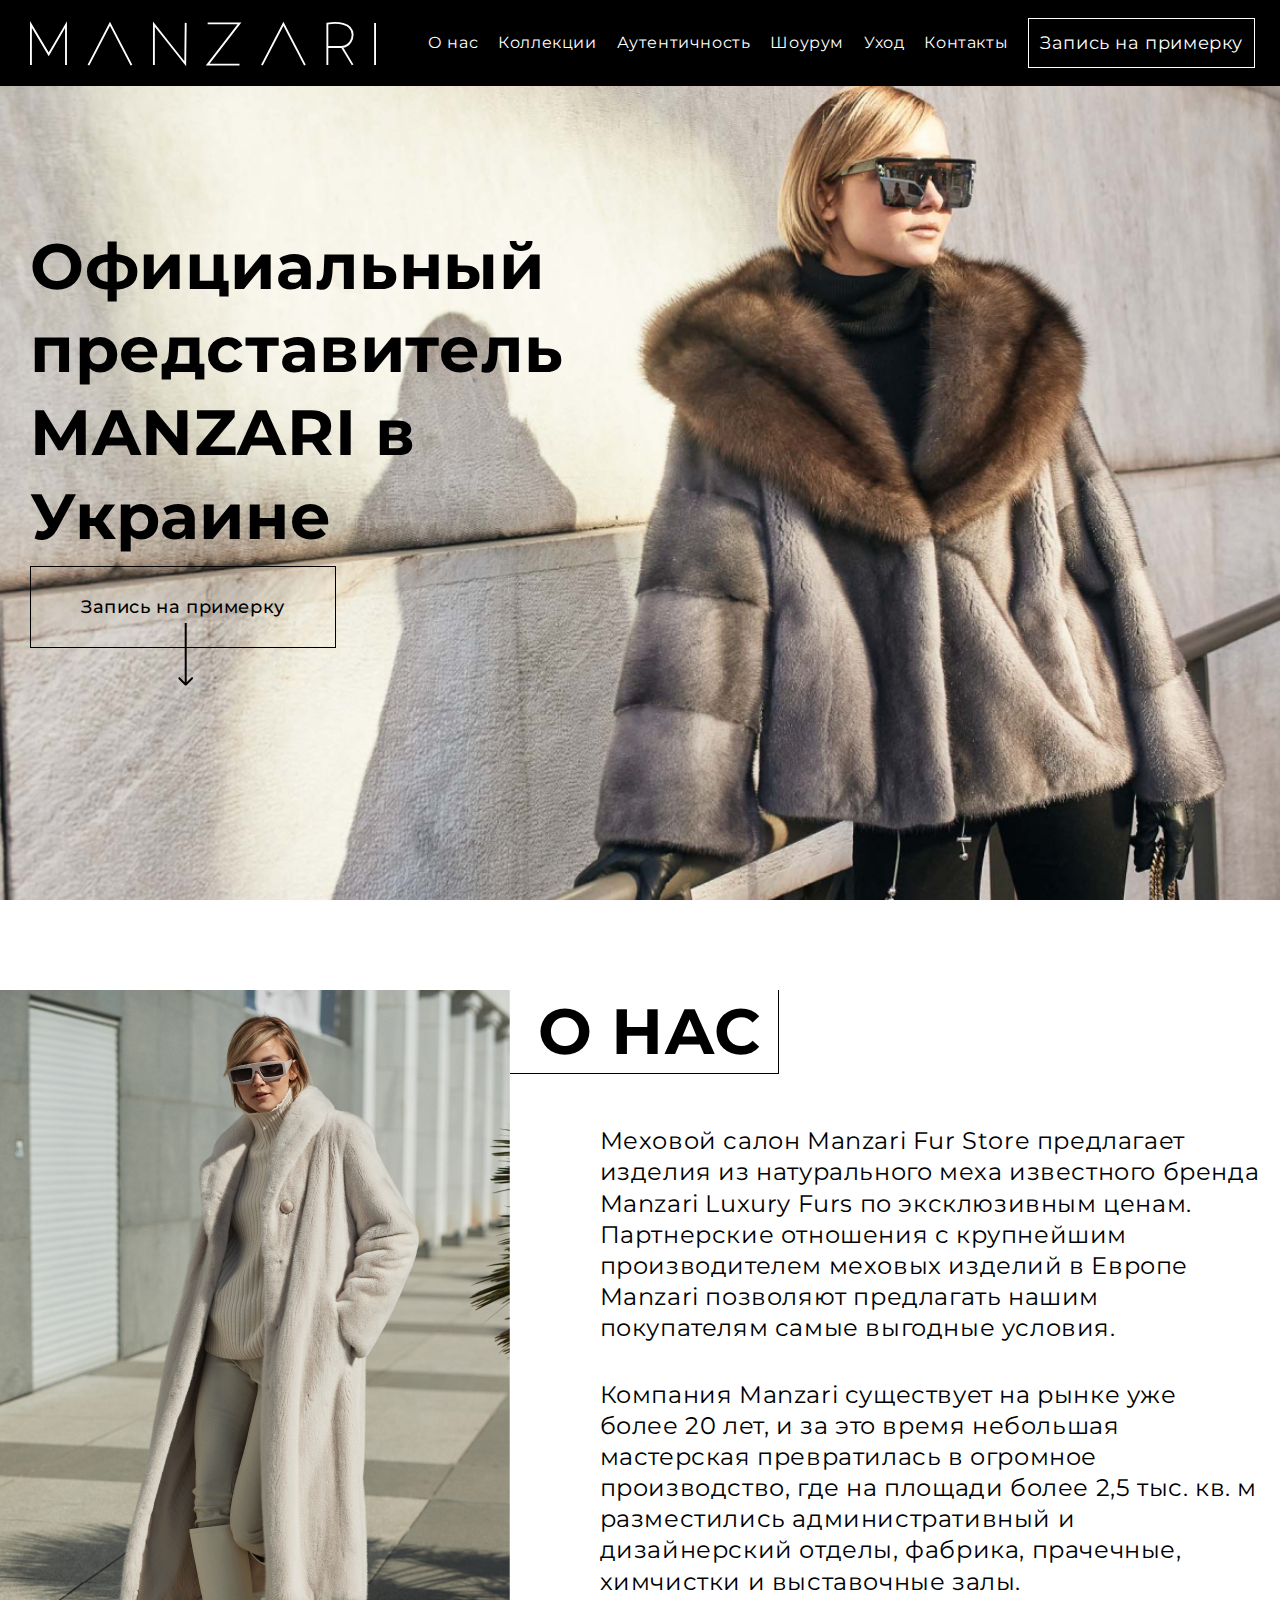
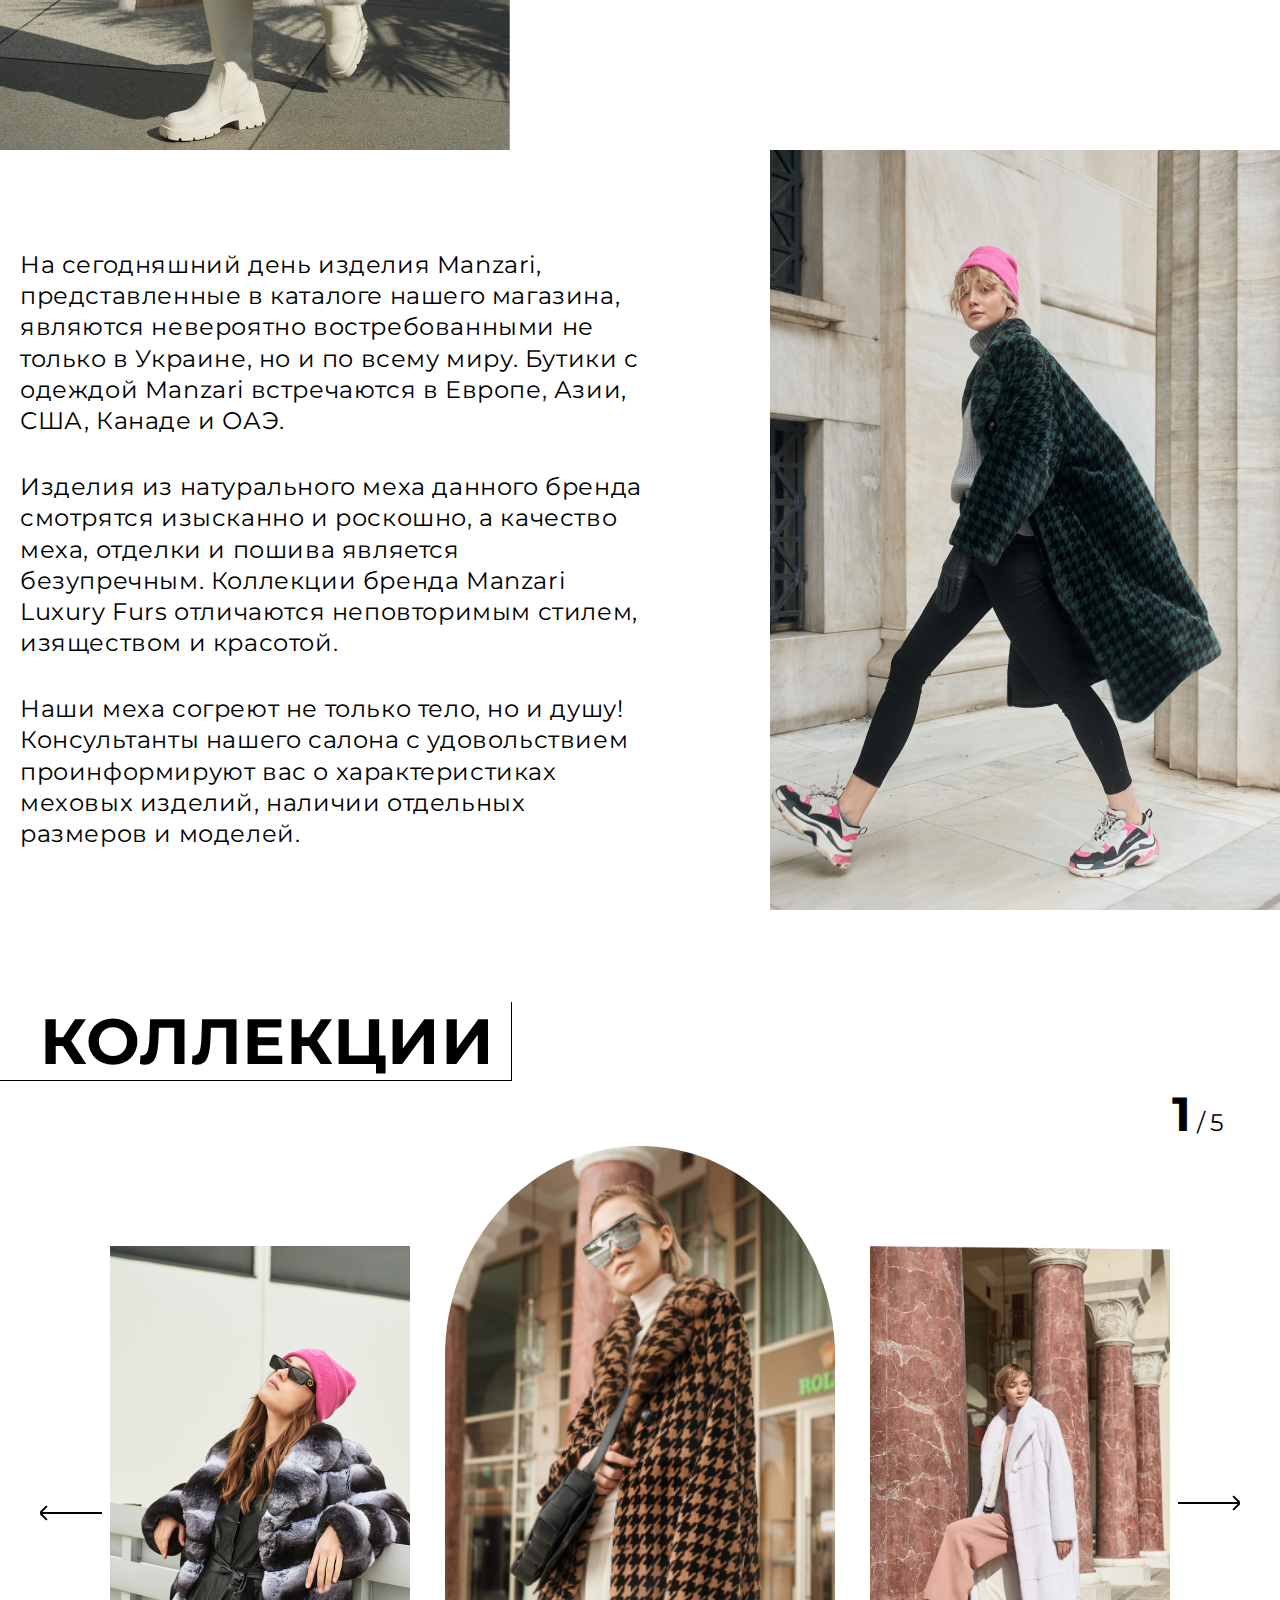
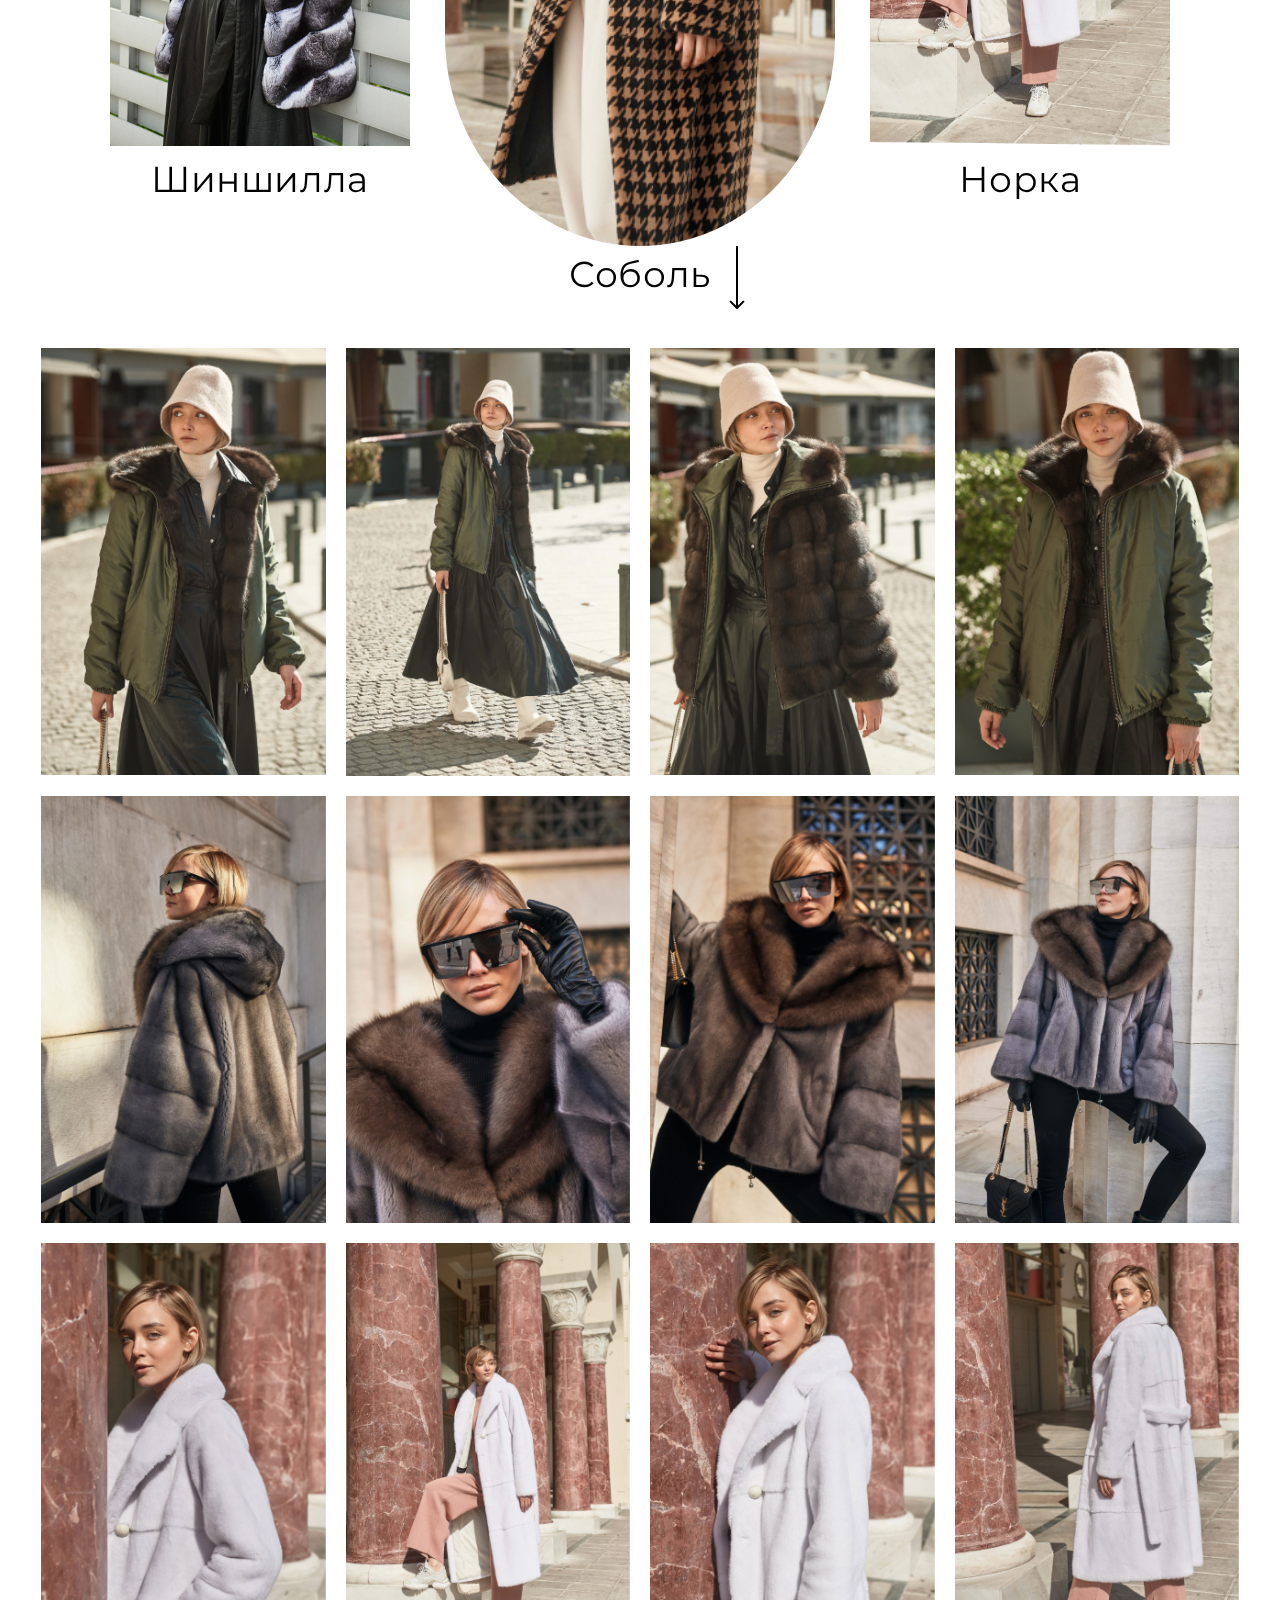
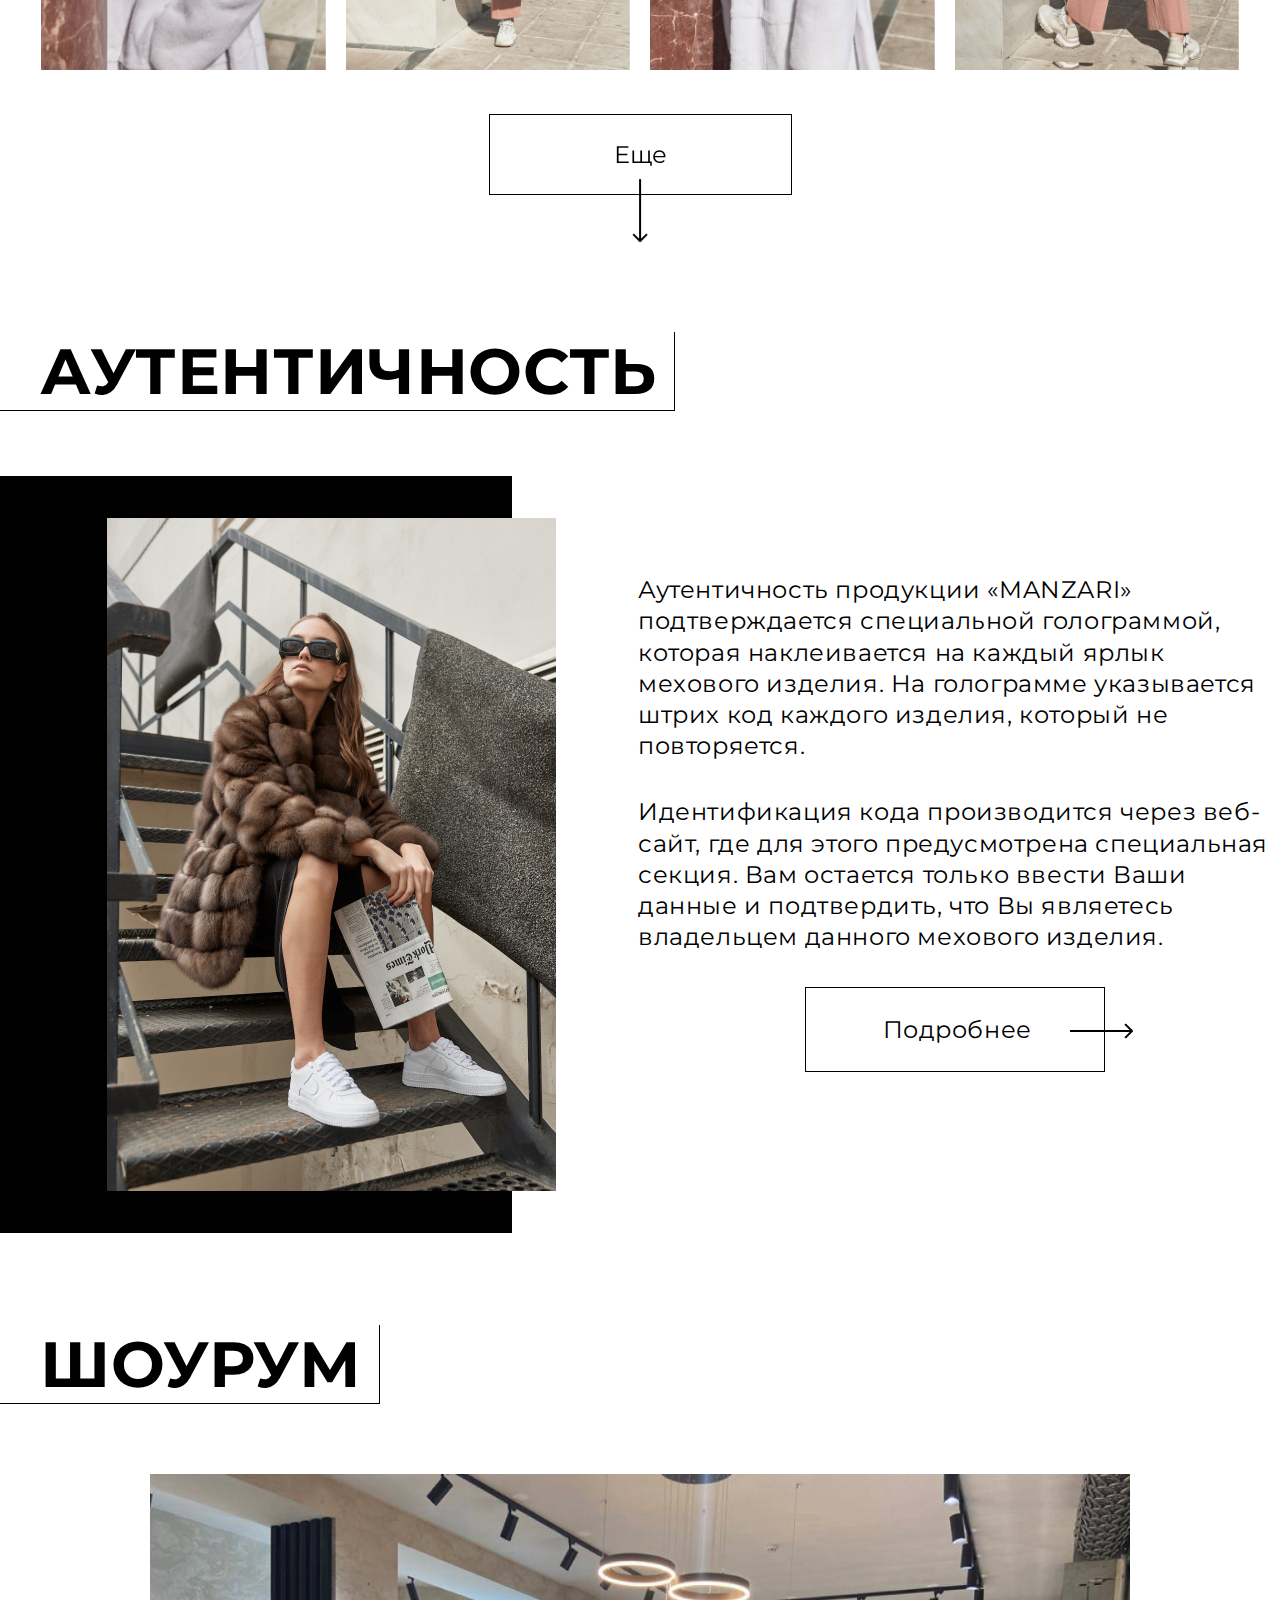
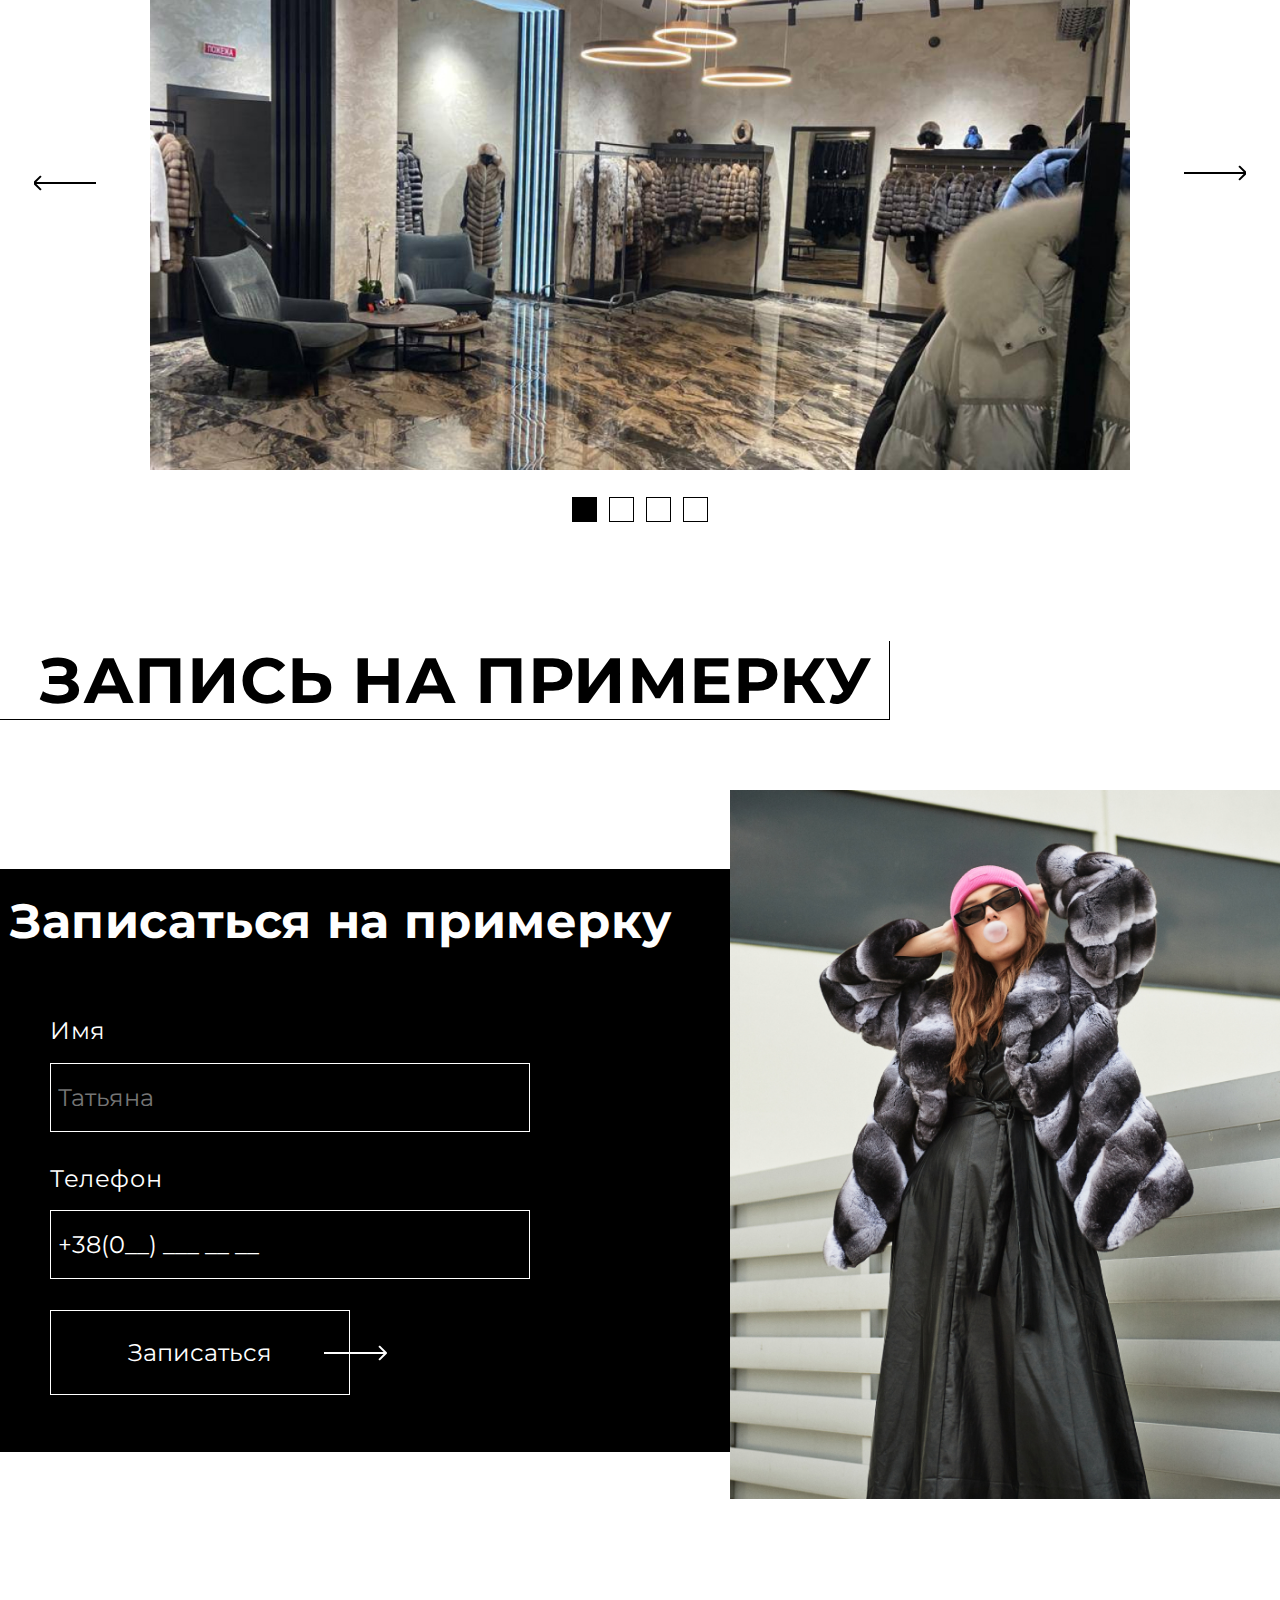
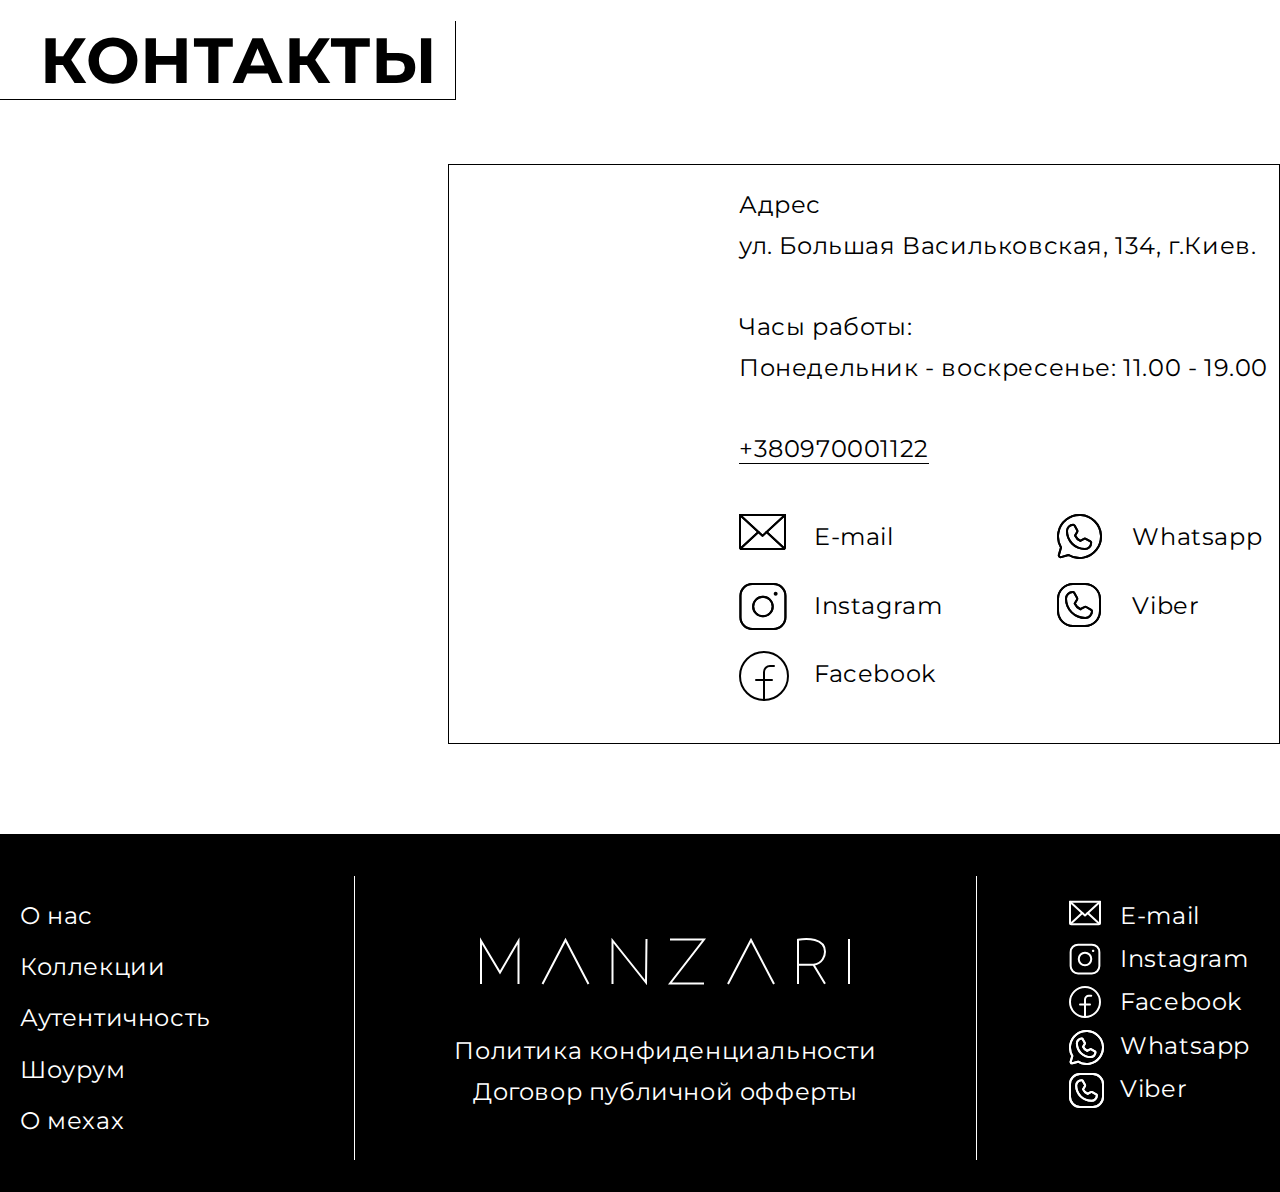
==== commit 21829e2d: "PC1200px" ====
--- a/index.html
+++ b/index.html
@@ -143,7 +143,7 @@
                         </ul>
                     </div>
                 </div>
-                <div class="about__list">
+                <div class="about__list-grids">
                     <ul class="about__items about__items--last">
                         <li class="about__item">
                             <p>
--- a/css/style.css
+++ b/css/style.css
@@ -7,7 +7,7 @@
     font-weight: 400;
     letter-spacing: 0.6px;
     line-height: 1.3;
-    font-family: 'Montserrat', sans-serif;
+    font-family: "Montserrat", sans-serif;
 }
 
 .containers {
@@ -63,7 +63,8 @@
 }
 
 .header__logo {
-    margin-left: 5px;
+    max-width: 90%;
+    margin-left: 15px;
 }
 
 .header__items {
@@ -150,7 +151,7 @@
 }
 
 .header__bottom-link::after {
-    content: url('../image/icon/arr.svg');
+    content: url("../image/icon/arr.svg");
     position: absolute;
     transform: rotate(90deg);
     left: 50%;
@@ -174,8 +175,13 @@
 }
 
 .about__list {
-    display: flex;
-    justify-content: space-between;
+    display: grid;
+    grid-template-columns: 510px 1fr;
+}
+
+.about__list-grids {
+    display: grid;
+    grid-template-columns: 1fr 510px;
 }
 
 .about__title {
@@ -185,7 +191,6 @@
     font-size: 64px;
     font-weight: 700;
     margin-bottom: 51px;
-    margin-left: -99px;
 }
 
 .about-fur__title {
@@ -239,12 +244,13 @@
     display: flex;
     justify-content: flex-end;
     padding-right: 20px;
+    padding-left: 7vw;
 }
 
 .about__items--last {
     padding-left: 20px;
-    padding-top: 125px;
-    margin-right: 147px;
+    padding-top: 75px;
+    max-width: 643px;
 }
 
 .about__list--last {
@@ -253,7 +259,7 @@
 }
 
 .about__item {
-    max-width: 671px
+    max-width: 671px;
 }
 
 .about__item-fur {
@@ -285,7 +291,7 @@
     }
 }
 
-.slider__nav>.slick-list {
+.slider__nav > .slick-list {
     padding-top: 100px !important;
     padding-bottom: 120px !important;
     padding-right: 0 !important;
@@ -293,7 +299,7 @@
     cursor: pointer;
 }
 
-.slider__nav>.slick-list>.slick-track>.slider-slide {
+.slider__nav > .slick-list > .slick-track > .slider-slide {
     display: flex !important;
     flex-direction: column;
     justify-content: center;
@@ -302,18 +308,18 @@
     margin: 0 40px;
 }
 
-.slider__nav>.slick-list>.slick-track>.slider-slide>.slider__imgs {
+.slider__nav > .slick-list > .slick-track > .slider-slide > .slider__imgs {
     width: 334px;
     height: 500px;
     object-fit: cover;
     margin-bottom: 10px;
 }
 
-.slider__nav>.slick-list>.slick-track>.slider-slide>.slider__text {
+.slider__nav > .slick-list > .slick-track > .slider-slide > .slider__text {
     font-size: 36px;
 }
 
-.slider__nav>.slick-list>.slick-track>.slick-center>.slider__imgs {
+.slider__nav > .slick-list > .slick-track > .slick-center > .slider__imgs {
     transition: all 0.5s;
     transform: scale(1.3, 1.4);
     border-bottom-left-radius: 253px;
@@ -322,25 +328,25 @@
     border-top-right-radius: 253px;
 }
 
-.slider__nav>.slick-list>.slick-track>.slick-center>.slider__text {
+.slider__nav > .slick-list > .slick-track > .slick-center > .slider__text {
     transition: transform 0.5s;
     transform: translateY(95px);
     position: relative;
 }
 
-.slider__nav>.slick-list>.slick-track>.slick-center>.slider__text::after {
+.slider__nav > .slick-list > .slick-track > .slick-center > .slider__text::after {
     position: absolute;
     transition: all 0.5s;
-    content: url('../image/icon/arr_active.svg');
+    content: url("../image/icon/arr_active.svg");
     right: -34px;
     top: -5px;
 }
 
-.slider__nav>.slick-prev {
+.slider__nav > .slick-prev {
     left: -30px;
 }
 
-.slider__nav>.slick-next {
+.slider__nav > .slick-next {
     right: -30px;
 }
 
@@ -524,7 +530,7 @@
 
 .slick-arrow {
     font-size: 0;
-    background-image: url('../image/icon/arr.svg');
+    background-image: url("../image/icon/arr.svg");
     width: 62px;
     height: 16px;
     position: absolute;
@@ -532,6 +538,7 @@
     bottom: 50%;
     background-repeat: no-repeat;
     padding-top: 25px;
+    z-index: 1000;
 }
 
 .slick-prev {
@@ -632,7 +639,8 @@
     display: block;
     position: absolute;
     right: 0;
-    top: -20%;
+    width: 43%;
+    top: -15%;
 }
 
 .form__img-bgres {
@@ -775,18 +783,18 @@
 
 .footer__centr::before {
     position: absolute;
-    content: '';
+    content: "";
     border-left: 1px solid #fff;
     height: 100%;
-    left: -140px;
+    left: -100px;
 }
 
 .footer__centr::after {
     position: absolute;
-    content: '';
+    content: "";
     border-right: 1px solid #fff;
     height: 100%;
-    right: -140px;
+    right: -100px;
 }
 
 .footer__logo {
@@ -848,7 +856,7 @@
 
 .footer__links--email::before {
     position: absolute;
-    content: url('../image/icon/emailF.svg');
+    content: url("../image/icon/emailF.svg");
     width: 30px;
     height: 22.5px;
     left: -51px;
@@ -856,7 +864,7 @@
 
 .footer__links--inst::before {
     position: absolute;
-    content: url('../image/icon/instF.svg');
+    content: url("../image/icon/instF.svg");
     width: 28px;
     height: 28px;
     left: -51px;
@@ -864,7 +872,7 @@
 
 .footer__links--fb::before {
     position: absolute;
-    content: url('../image/icon/fbF.svg');
+    content: url("../image/icon/fbF.svg");
     width: 30px;
     height: 30px;
     left: -51px;
@@ -872,7 +880,7 @@
 
 .footer__links--wap::before {
     position: absolute;
-    content: url('../image/icon/wapF.svg');
+    content: url("../image/icon/wapF.svg");
     width: 33px;
     height: 33px;
     left: -51px;
@@ -880,17 +888,13 @@
 
 .footer__links--viber::before {
     position: absolute;
-    content: url('../image/icon/viberF.svg');
+    content: url("../image/icon/viberF.svg");
     width: 35px;
     height: 35px;
     left: -51px;
 }
 
-.header__logo {
-    margin-right: 10px;
-}
-  
-@media screen and (max-width: 992px) {
+/* @media screen and (max-width: 992px) {
   .container {
         max-width: 1200px;
     }
@@ -1013,9 +1017,9 @@
         padding-left: 0;
         margin-left: 0;
     }
-}
-
-@media screen and (max-width: 1200px) {
+} */
+
+/* @media screen and (max-width: 1200px) {
     .container {
         max-width: 1200px;
     }
@@ -1223,6 +1227,34 @@
     .swiper-img {
         width: 90%;
     }
+} */
+
+@media screen and (max-width: 1200px) {
+    .about__title {
+        margin-left: unset;
+    }
+
+    .about__items--first,
+    .about__items--last {
+        padding-left: 30px;
+    }
+
+    .about__items--last {
+        margin-right: 100px;
+    }
+
+    .form__img-bg {
+        width: 43%;
+        top: -8%;
+    }
+
+    .slider__nav > .slick-next {
+        right: -25px;
+    }
+
+    .slider__nav > .slick-prev {
+        left: -25px;
+    }
 }
 
 @media screen and (max-width: 992px) {
@@ -1288,7 +1320,7 @@
         display: none !important;
     }
 
-    .slider__nav>.slick-list>.slick-track>.slider-slide {
+    .slider__nav > .slick-list > .slick-track > .slider-slide {
         max-width: unset;
         margin: unset;
     }
@@ -1338,7 +1370,7 @@
         font-size: 24px;
     }
 
-    .active>.swiper__text {
+    .active > .swiper__text {
         transition: transform 0.5s;
         transform: translateY(50px);
         position: relative;
@@ -1361,7 +1393,7 @@
         font-size: 28px !important;
     }
 
-    .slick-center>.slider__text {
+    .slick-center > .slider__text {
         transform: translateY(80px) !important;
     }
 
@@ -1380,7 +1412,7 @@
 }
 
 @media screen and (max-width: 576px) {
-    .slider__nav>.slick-list {
+    .slider__nav > .slick-list {
         padding-right: 20% !important;
         padding-left: 20% !important;
     }
@@ -1521,7 +1553,7 @@
         padding-left: 10px;
     }
 
-    .slider__nav>.slick-list {
+    .slider__nav > .slick-list {
         padding-top: 70px !important;
         padding-bottom: 100px !important;
         padding-left: 20% !important;
@@ -1538,11 +1570,11 @@
         right: 15px;
     }
 
-    .slider__nav>.slick-list {
+    .slider__nav > .slick-list {
         padding-right: 15% !important;
         padding-left: 15% !important;
     }
-    
+
     .forms__send-btn::after {
         width: 50px;
         height: 8px;
@@ -1575,7 +1607,7 @@
         padding-left: calc((100vw - min(320px, calc(100vw))) / 2);
     }
 
-    .slider__nav>.slick-list>.slick-track>.slider-slide>.slider__imgs {
+    .slider__nav > .slick-list > .slick-track > .slider-slide > .slider__imgs {
         max-width: 200px;
         max-height: 280px;
     }
@@ -1693,7 +1725,7 @@
 
 @media screen and (max-width: 320px) {
     .header__logo {
-        margin-left: 0 ;
+        margin-left: 0;
     }
 
     .forms__send-btn:hover:after {
@@ -1723,7 +1755,7 @@
         background-position-y: 6vh;
     }
 
-    .header__bottom-res>.header__bottom-link {
+    .header__bottom-res > .header__bottom-link {
         font-size: 16px;
     }
 
@@ -1746,7 +1778,6 @@
 
     .about-fur__title {
         padding-left: calc((100vw - min(300px, calc(100vw))) / 2);
-        ;
     }
 
     .footer__container {
@@ -1843,7 +1874,7 @@
         bottom: -45%;
     }
 
-    .slider__nav>.slick-list>.slick-track>.slider-slide>.slider__imgs {
+    .slider__nav > .slick-list > .slick-track > .slider-slide > .slider__imgs {
         max-width: 180px;
         max-height: 260px;
     }
@@ -1881,4 +1912,4 @@
 
 .separator {
     margin-right: 5px;
-}+}
